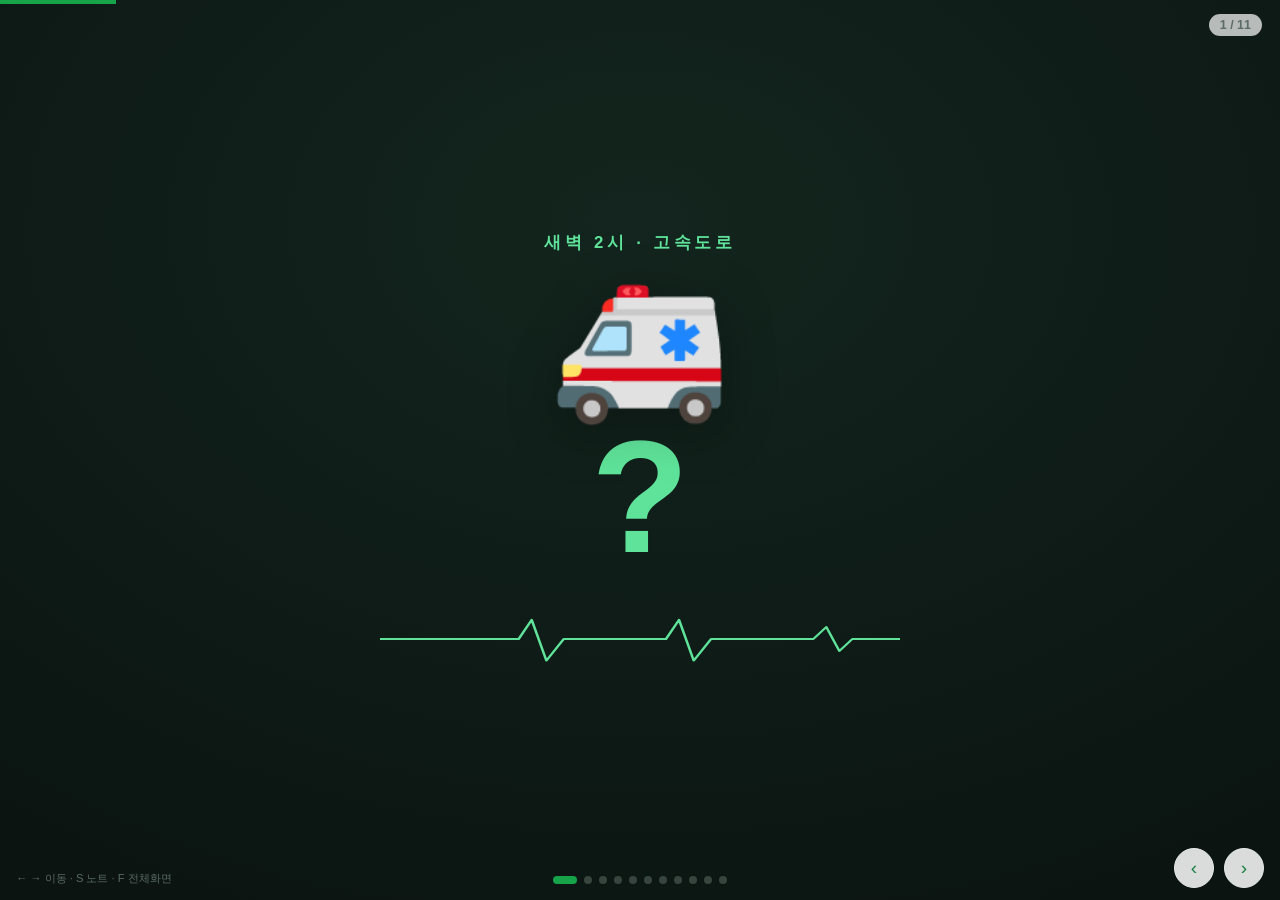
==== presentation_v2.html @ 2de8b775 "Deploy prep: matching fix, PWA, Model 1 v2, presentation, slim deps - Fix hospital matching: region-" ====
<!DOCTYPE html>
<html lang="ko">
<head>
<meta charset="UTF-8" />
<meta name="viewport" content="width=device-width, initial-scale=1.0" />
<title>TRIAGE-1 — 최종발표</title>
<style>
  :root{
    --green:#16a34a; --green-dark:#15803d; --green-soft:#f0fdf4;
    --red:#dc2626; --red-dark:#b91c1c; --red-soft:#fef2f2; --amber:#d97706;
    --ink:#0f1f1a; --gray:#5b6b66; --line:#e3eae7; --bg:#f4f8f6; --white:#fff;
  }
  *{box-sizing:border-box;margin:0;padding:0;}
  html,body{height:100%;}
  body{font-family:-apple-system,'Segoe UI','Malgun Gothic',Roboto,sans-serif;background:#0b1411;color:var(--ink);overflow:hidden;-webkit-font-smoothing:antialiased;}
  #stage{position:fixed;inset:0;}
  .slide{position:absolute;inset:0;display:flex;flex-direction:column;justify-content:center;align-items:center;
    padding:5vh 6vw;opacity:0;visibility:hidden;transform:translateY(22px);transition:opacity .5s,transform .5s;background:var(--bg);text-align:center;overflow:auto;}
  .slide.active{opacity:1;visibility:visible;transform:none;}
  .slide.dark{background:radial-gradient(120% 120% at 50% 25%,#13251e,#0b1411 70%);color:#eaf3ef;}
  .slide.green{background:linear-gradient(160deg,#16a34a,#0f7a39);color:#fff;}
  .eyebrow{font-size:clamp(.75rem,1.5vw,1.05rem);font-weight:800;letter-spacing:.22em;text-transform:uppercase;color:var(--green);margin-bottom:1.2rem;}
  .dark .eyebrow{color:#5fe39a;} .green .eyebrow{color:#d6ffe6;}
  h1{font-size:clamp(2.4rem,8vw,6rem);font-weight:900;line-height:1.06;letter-spacing:-.03em;}
  h2{font-size:clamp(1.5rem,3.8vw,2.8rem);font-weight:900;line-height:1.15;letter-spacing:-.02em;}
  .accent{color:var(--green);} .dark .accent{color:#5fe39a;} .green .accent{color:#fff;}
  .accent-red{color:var(--red);} .dark .accent-red{color:#ff8a8a;}
  .hero-ic{font-size:clamp(4rem,13vw,9rem);line-height:1;filter:drop-shadow(0 10px 26px rgba(0,0,0,.3));}
  .pulse{animation:pulse 1.8s ease-in-out infinite;} @keyframes pulse{0%,100%{transform:scale(1);}50%{transform:scale(1.07);}}
  .qmark{font-size:clamp(4rem,14vw,10rem);font-weight:900;color:#5fe39a;line-height:1;}
  .num-hero{font-size:clamp(4.5rem,20vw,14rem);font-weight:900;line-height:.85;letter-spacing:-.05em;color:var(--green);}
  .green .num-hero{color:#fff;} .num-hero u{text-decoration:none;font-size:.26em;font-weight:800;color:var(--gray);display:block;letter-spacing:.12em;margin-top:.5rem;}
  .green .num-hero u{color:#eafff2;}
  .tagword{font-size:clamp(1.1rem,2.6vw,2rem);font-weight:800;margin-top:1.2rem;color:#eafff2;}
  .lead{font-size:clamp(1rem,2vw,1.4rem);color:var(--gray);max-width:60ch;margin-top:1.2rem;line-height:1.6;}
  .dark .lead{color:#9fb4ac;}
  .ecg{width:min(520px,80vw);height:60px;color:var(--green);margin-top:2rem;}
  .dark .ecg{color:#5fe39a;} .green .ecg{color:#eafff2;}
  .ecg polyline{fill:none;stroke:currentColor;stroke-width:3;stroke-linejoin:round;stroke-linecap:round;stroke-dasharray:1600;stroke-dashoffset:1600;}
  .active .ecg polyline{animation:draw 2.4s ease forwards;} @keyframes draw{to{stroke-dashoffset:0;}}
  .stat-row{display:flex;gap:4vw;flex-wrap:wrap;justify-content:center;margin-top:2.4rem;}
  .stat .num{font-size:clamp(2.4rem,7vw,4.6rem);font-weight:900;color:var(--green);line-height:1;}
  .stat .lbl{font-size:clamp(.8rem,1.5vw,1.1rem);color:var(--gray);margin-top:.5rem;font-weight:600;}

  /* 아키텍처 */
  .arch{display:flex;align-items:stretch;gap:.6rem;flex-wrap:wrap;justify-content:center;margin-top:2rem;max-width:1150px;}
  .arch-box{background:#fff;border:1.5px solid var(--line);border-radius:16px;padding:1.2rem 1rem;min-width:165px;box-shadow:0 8px 24px rgba(15,31,26,.06);}
  .arch-box .t{font-size:.66rem;font-weight:800;color:var(--gray);text-transform:uppercase;letter-spacing:.08em;}
  .arch-box .h{font-size:clamp(1rem,1.9vw,1.35rem);font-weight:900;margin:.3rem 0;}
  .arch-box .d{font-size:.78rem;color:var(--gray);line-height:1.4;}
  .arch-box.m1{border-color:var(--green);border-top:4px solid var(--green);}
  .arch-box.m2{border-color:#3b82f6;border-top:4px solid #3b82f6;}
  .arch-box.api{background:#f8fafb;}
  .arch-arrow{display:flex;align-items:center;color:var(--green);font-size:1.8rem;font-weight:900;}

  /* 클릭 가능한 모듈 */
  .mods{display:grid;grid-template-columns:repeat(5,1fr);gap:.7rem;width:100%;max-width:1100px;margin-top:1.6rem;}
  @media(max-width:820px){.mods{grid-template-columns:repeat(2,1fr);}}
  .mod{background:#fff;border:1.5px solid var(--line);border-radius:14px;padding:1.1rem .7rem;cursor:pointer;
    transition:.2s;text-align:center;}
  .mod:hover{transform:translateY(-3px);box-shadow:0 10px 26px rgba(22,163,74,.18);}
  .mod.on{border-color:var(--green);background:var(--green-soft);box-shadow:0 10px 26px rgba(22,163,74,.28);}
  .mod .mic{font-size:1.9rem;} .mod .mn{font-size:.82rem;font-weight:800;margin-top:.4rem;line-height:1.2;}
  .mod .mtag{font-size:.6rem;color:var(--gray);margin-top:.2rem;}
  .mod-detail{margin-top:1.3rem;background:#fff;border:1.5px solid var(--green);border-radius:14px;padding:1.1rem 1.3rem;
    max-width:760px;min-height:4.5em;text-align:left;box-shadow:0 8px 24px rgba(15,31,26,.06);}
  .mod-detail h4{color:var(--green-dark);font-size:1.05rem;margin-bottom:.4rem;}
  .mod-detail p{font-size:.92rem;color:var(--ink);line-height:1.6;}
  .mod-detail .why{margin-top:.5rem;font-size:.82rem;color:var(--gray);}
  .click-hint{margin-top:.8rem;font-size:.78rem;color:var(--gray);font-weight:700;}

  /* undertriage 결과 */
  .res-wrap{display:flex;gap:3vw;flex-wrap:wrap;justify-content:center;align-items:center;margin-top:1.8rem;}
  .bars{display:flex;gap:1.6rem;align-items:flex-end;height:240px;padding:0 1rem;}
  .bar-col{display:flex;flex-direction:column;align-items:center;justify-content:flex-end;height:100%;}
  .bar{width:90px;border-radius:10px 10px 0 0;display:flex;align-items:flex-start;justify-content:center;color:#fff;font-weight:900;padding-top:8px;transition:height 1s cubic-bezier(.2,.8,.2,1);}
  .active .bar.rule{height:0;animation:grow1 1s .3s forwards;} .active .bar.ml{height:0;animation:grow2 1s .5s forwards;}
  @keyframes grow1{to{height:74.1%;}} @keyframes grow2{to{height:83.1%;}}
  .bar.rule{background:#94a3a0;} .bar.ml{background:var(--green);}
  .bar-lbl{margin-top:.6rem;font-weight:700;font-size:.9rem;}
  .res-cards{display:flex;flex-direction:column;gap:.8rem;text-align:left;}
  .res-card{background:#fff;border:1px solid var(--line);border-left:4px solid var(--green);border-radius:12px;padding:.9rem 1.1rem;max-width:330px;}
  .res-card b{font-size:1.4rem;color:var(--green-dark);} .res-card span{font-size:.85rem;color:var(--gray);}
  .res-card.red{border-left-color:var(--red);} .res-card.red b{color:var(--red);}

  /* 인터랙티브 시연 */
  .ix{display:flex;gap:2vw;flex-wrap:wrap;justify-content:center;align-items:flex-start;margin-top:1rem;width:100%;max-width:1080px;}
  .ix-panel{background:#fff;border:1.5px solid var(--line);border-radius:16px;padding:1.1rem 1.2rem;width:380px;max-width:92vw;text-align:left;box-shadow:0 10px 30px rgba(15,31,26,.06);}
  .ix-panel h4{font-size:.95rem;color:var(--green-dark);margin-bottom:.7rem;}
  .ix-row{margin-bottom:.7rem;}
  .ix-row .l{font-size:.72rem;font-weight:800;color:var(--gray);margin-bottom:.25rem;}
  .gcsbtns{display:flex;gap:4px;} .gcsbtns button{flex:1;padding:7px 0;border:1.5px solid var(--line);background:#fff;border-radius:7px;font-weight:800;cursor:pointer;font-size:.85rem;}
  .gcsbtns button.on{background:var(--green);color:#fff;border-color:var(--green);}
  .vit3{display:flex;gap:6px;} .vit3 label{flex:1;font-size:.7rem;color:var(--gray);font-weight:700;}
  .vit3 input{width:100%;padding:8px;border:1.5px solid var(--line);border-radius:7px;font-size:1rem;margin-top:2px;}
  .ix-chips{display:flex;flex-wrap:wrap;gap:5px;}
  .ix-chips label{font-size:.72rem;font-weight:700;border:1.5px solid var(--line);border-radius:7px;padding:5px 9px;cursor:pointer;background:#fff;color:var(--gray);}
  .ix-chips input{display:none;} .ix-chips input:checked + span{}
  .ix-chips label.on{background:var(--green-soft);border-color:var(--green);color:var(--green-dark);}
  .ix-presets{display:flex;gap:5px;flex-wrap:wrap;margin-bottom:.8rem;}
  .ix-presets button{font-size:.72rem;font-weight:700;border:1.5px solid var(--line);background:#fff;border-radius:20px;padding:5px 11px;cursor:pointer;}
  .ix-presets button:hover{border-color:var(--green);color:var(--green-dark);}
  .toggle{display:flex;align-items:center;gap:8px;font-size:.78rem;color:var(--gray);font-weight:700;cursor:pointer;}

  .ix-out{width:400px;max-width:92vw;}
  .verdict{display:flex;gap:.8rem;}
  .vbox{flex:1;border-radius:14px;padding:1rem;text-align:center;border:1.5px solid var(--line);background:#fff;}
  .vbox .vt{font-size:.7rem;font-weight:800;color:var(--gray);text-transform:uppercase;}
  .vbox .vtier{font-size:1.6rem;font-weight:900;margin:.2rem 0;}
  .vbox .vname{font-size:.74rem;color:var(--gray);}
  .vbox.rule .vtier{color:#64748b;} .vbox.ml{border-color:var(--green);background:var(--green-soft);} .vbox.ml .vtier{color:var(--green-dark);}
  .catch{margin-top:.9rem;border-radius:12px;padding:.8rem 1rem;font-size:.85rem;font-weight:700;line-height:1.5;}
  .catch.win{background:var(--red-soft);border:1.5px solid var(--red);color:var(--red-dark);}
  .catch.same{background:var(--gray-100,#f1f5f4);border:1.5px solid var(--line);color:var(--gray);}
  .hosp{margin-top:.9rem;background:#fff;border:1px solid var(--line);border-left:4px solid var(--green);border-radius:12px;padding:.8rem 1rem;text-align:left;}
  .hosp .hn{font-weight:800;} .hosp .hm{font-size:.78rem;color:var(--gray);margin-top:.2rem;}
  .si-readout{font-size:.74rem;color:var(--gray);margin-top:.5rem;}

  /* 실제 앱 라이브 임베드 */
  .demo-bar{display:flex;gap:6px;width:100%;max-width:560px;margin-bottom:1rem;flex-wrap:wrap;justify-content:center;}
  .demo-bar input{flex:1;min-width:200px;padding:9px 12px;border:1.5px solid var(--line);border-radius:8px;font-size:.85rem;}
  .demo-bar button{padding:9px 16px;border:none;border-radius:8px;background:var(--green);color:#fff;font-weight:800;cursor:pointer;font-size:.82rem;}
  .demo-bar button.alt{background:#fff;border:1.5px solid var(--line);color:var(--gray);}
  .phone-live{width:340px;max-width:90vw;height:600px;background:#0b1411;border-radius:38px;padding:12px;box-shadow:0 24px 60px rgba(0,0,0,.4);}
  .phone-live iframe{width:100%;height:100%;border:none;border-radius:28px;background:#eef5f0;}

  /* 결론 */
  .branch{display:grid;grid-template-columns:1fr auto 1fr;gap:1.2rem;align-items:center;max-width:960px;width:100%;margin-top:2rem;}
  .branch .b{border-radius:18px;padding:1.5rem;text-align:left;}
  .branch .bad{background:#1b2b25;border:1px solid #2c4035;} .branch .good{background:#fff;border:1px solid var(--green);box-shadow:0 16px 40px rgba(22,163,74,.2);}
  .branch h4{font-size:clamp(1rem,2vw,1.3rem);font-weight:900;margin-bottom:.8rem;} .branch .bad h4{color:#ff9a9a;} .branch .good h4{color:var(--green-dark);}
  .branch li{list-style:none;font-size:clamp(.88rem,1.6vw,1.15rem);font-weight:700;margin:.6rem 0;} .branch .bad li{color:#b8c8c0;} .branch .good li{color:var(--ink);}
  .branch .x{color:#ff8a8a;} .branch .c{color:var(--green);} .vs{font-size:clamp(1.2rem,3vw,2rem);font-weight:900;color:#5fe39a;}
  @media(max-width:760px){.branch{grid-template-columns:1fr;}.vs{display:none;}}

  /* HUD */
  #progress{position:fixed;top:0;left:0;height:4px;background:var(--green);z-index:50;transition:width .4s;}
  #dots{position:fixed;bottom:16px;left:50%;transform:translateX(-50%);display:flex;gap:7px;z-index:50;}
  #dots b{width:8px;height:8px;border-radius:50%;background:rgba(120,140,130,.4);cursor:pointer;transition:.2s;} #dots b.on{background:var(--green);width:24px;border-radius:6px;}
  .nav{position:fixed;bottom:12px;z-index:50;background:rgba(255,255,255,.85);border:1px solid var(--line);border-radius:30px;width:40px;height:40px;display:flex;align-items:center;justify-content:center;cursor:pointer;font-size:1.2rem;color:var(--green-dark);user-select:none;backdrop-filter:blur(6px);}
  #prev{right:66px;} #next{right:16px;}
  #counter{position:fixed;top:14px;right:18px;z-index:50;font-size:.78rem;font-weight:700;color:var(--gray);background:rgba(255,255,255,.7);padding:4px 11px;border-radius:20px;}
  .dark #counter,.green #counter{color:#fff;background:rgba(255,255,255,.14);}
  #notes{position:fixed;left:0;right:0;bottom:0;z-index:60;background:#0b1411;color:#cfe;padding:16px 20px;font-size:.95rem;line-height:1.6;transform:translateY(100%);transition:.3s;border-top:3px solid var(--green);max-height:38vh;overflow:auto;} #notes.show{transform:translateY(0);} #notes b{color:#5fe39a;}
  .hint{position:fixed;bottom:14px;left:16px;z-index:50;font-size:.7rem;color:var(--gray);} .dark .hint{color:#6b8278;}
</style>
</head>
<body>
<div id="progress"></div><div id="counter">1 / 11</div>
<div id="stage">

  <!-- 1. 후킹 -->
  <section class="slide dark active" data-notes="새벽 2시, 고속도로. 가족이 크게 다쳤고 구급차가 도착. <b>'어느 병원으로 가야 할까요?'</b> 질문 던지고 잠시 침묵.">
    <div class="eyebrow">새벽 2시 · 고속도로</div>
    <div class="hero-ic pulse">🚑</div><div class="qmark">?</div>
    <svg class="ecg" viewBox="0 0 600 100" preserveAspectRatio="none"><polyline points="0,50 130,50 160,50 175,18 192,86 212,50 300,50 330,50 345,18 362,86 382,50 470,50 500,50 515,30 530,70 545,50 600,50"/></svg>
  </section>

  <!-- 2. 문제 -->
  <section class="slide" data-notes="인프라는 거대하다(546기관·1600구급차·26헬기·330만이송). 그런데 현장엔 '어디로'를 알려주는 정보가 없다. 특히 규칙(CDC 생리기준)은 겉보기 안정적인 중증, 즉 잠복 중증의 28%를 놓친다(Kang 2022).">
    <div class="eyebrow">현장의 현실</div>
    <h2>가까운 병원 <span class="accent-red">≠</span> 살릴 수 있는 병원</h2>
    <div class="stat-row">
      <div class="stat"><div class="num">546</div><div class="lbl">응급의료기관</div></div>
      <div class="stat"><div class="num">1,600<span style="font-size:.5em;">+</span></div><div class="lbl">119 구급차</div></div>
      <div class="stat"><div class="num">26</div><div class="lbl">EMS 소방헬기</div></div>
      <div class="stat"><div class="num">330만<span style="font-size:.5em;">+</span></div><div class="lbl">연간 이송</div></div>
    </div>
    <p class="lead">그러나 현장 규칙(CDC 생리기준)은 <b style="color:var(--red)">겉보기 안정적인 중증(잠복 중증)의 28%를 놓칩니다</b> (Kang 2022)</p>
  </section>

  <!-- 3. 이상향 -->
  <section class="slide dark" data-notes="이상적 기술: 폰 하나로 30초 안에, 치료 가능한 병원을, 근거까지. 누구나.">
    <div class="eyebrow">필요한 기술</div>
    <div class="num-hero">30<u>초 안에, 답을</u></div>
    <p class="lead">폰 하나로 · 치료 가능한 병원 · 판단 근거까지</p>
  </section>

  <!-- 4. 제품 -->
  <section class="slide green" data-notes="TRIAGE-1 — 임상근거·실시간 병원데이터·AI를 결합한 외상 환자 병원 매칭 시스템.">
    <div class="eyebrow">Solution</div><h1>TRIAGE-1</h1>
    <div class="tagword">외상 환자 · 최적 병원 매칭</div>
    <svg class="ecg" viewBox="0 0 600 100" preserveAspectRatio="none"><polyline points="0,50 130,50 160,50 175,18 192,86 212,50 300,50 330,50 345,18 362,86 382,50 470,50 500,50 515,30 530,70 545,50 600,50"/></svg>
  </section>

  <!-- 5. 전체 아키텍처 -->
  <section class="slide" data-notes="시스템은 두 개의 판단 모델로 나뉜다. Model1: 환자 현장정보 → 필요한 병원 '등급(조건)' 판단. Model2: 그 조건으로 실시간 병원 API와 비교해 실제 병원 매칭. 사이를 실시간 데이터가 흐른다.">
    <div class="eyebrow">전체 구조 · 두 개의 판단 모델</div>
    <h2>입력 → <span class="accent">필요 등급</span> → <span style="color:#3b82f6">병원 매칭</span></h2>
    <div class="arch">
      <div class="arch-box"><div class="t">입력</div><div class="h">🧍 현장 정보</div><div class="d">의식·혈압·호흡·맥박<br>손상부위·위치</div></div>
      <div class="arch-arrow">→</div>
      <div class="arch-box m1"><div class="t">Model 1</div><div class="h">필요 등급 판단</div><div class="d">잠복 중증까지 추정<br>→ 필요 병원 Tier</div></div>
      <div class="arch-arrow">→</div>
      <div class="arch-box m2"><div class="t">Model 2</div><div class="h">병원 매칭</div><div class="d">조건 우선순위로<br>실시간 병원과 비교</div></div>
      <div class="arch-arrow">→</div>
      <div class="arch-box api"><div class="t">실시간 API</div><div class="h">🏥 병원·병상</div><div class="d">등급·좌표 + 가용병상<br>(hpid 조인)</div></div>
    </div>
    <p class="lead">오늘은 핵심인 <b class="accent">Model 1</b>을 자세히 보겠습니다.</p>
  </section>

  <!-- 6. Model 1 모듈 (클릭) -->
  <section class="slide" id="modSlide" data-notes="Model1은 5개 모듈. 각 모듈을 클릭하면 설명이 뜬다. 핵심: 규칙=안전바닥, AI=규칙이 놓친 잠복위험 상향 + 학습. 1.2 지도분류가 핵심, 1.3 비지도가 위험표현형 발견.">
    <div class="eyebrow">Model 1 · 모듈 구성 (클릭해 보세요)</div>
    <div class="mods">
      <div class="mod" data-m="0"><div class="mic">🧪</div><div class="mn">1.1 특징공학</div><div class="mtag">파생지표</div></div>
      <div class="mod on" data-m="1"><div class="mic">🤖</div><div class="mn">1.2 지도분류</div><div class="mtag">핵심 ML</div></div>
      <div class="mod" data-m="2"><div class="mic">🔍</div><div class="mn">1.3 비지도</div><div class="mtag">표현형 발견</div></div>
      <div class="mod" data-m="3"><div class="mic">🛡️</div><div class="mn">1.4 안전 오버라이드</div><div class="mtag">규칙 바닥</div></div>
      <div class="mod" data-m="4"><div class="mic">🔄</div><div class="mn">1.5 피드백</div><div class="mtag">자가 학습</div></div>
    </div>
    <div class="mod-detail" id="modDetail"></div>
    <div class="click-hint">▶ 모듈을 클릭하면 역할이 표시됩니다</div>
  </section>

  <!-- 7. 데이터 & 학습 결과 -->
  <section class="slide" data-notes="라벨은 ISS≥16(해부학적 중증, 현장에선 모름)으로 정의 → 순환 탈출. 합성데이터를 문헌(통계연보·Kang·최윤희2022 KTDB)에 보정. 핵심 결과: 규칙 74.1% → ML 83.1%(+9%p). 특히 규칙이 0% 잡는 잠복중증을 ML이 34.7% 회수. 비지도는 잠복중증 표현형을 자동 발견.">
    <div class="eyebrow">데이터 & 학습 결과</div>
    <h2>규칙이 놓친 중증을 <span class="accent">AI가 잡는다</span></h2>
    <div class="res-wrap">
      <div>
        <div class="bars">
          <div class="bar-col"><div class="bar rule">74.1%</div><div class="bar-lbl">규칙(CDC)</div></div>
          <div class="bar-col"><div class="bar ml">83.1%</div><div class="bar-lbl">ML (Model 1)</div></div>
        </div>
        <div style="font-size:.78rem;color:var(--gray);margin-top:.5rem;">중증외상(ISS≥16) Tier1 민감도</div>
      </div>
      <div class="res-cards">
        <div class="res-card red"><b>+9.0%p</b><br><span>undertriage 감소 (놓침 ↓)</span></div>
        <div class="res-card"><b>34.7%</b><br><span>규칙이 0% 잡는 '잠복 중증'을 ML이 회수</span></div>
        <div class="res-card"><b>비지도 군집</b><br><span>'겉보기 안정 + 보상성 쇼크' 표현형 자동 발견</span></div>
      </div>
    </div>
    <p class="lead">라벨 = ISS≥16(해부학적·현장 미관측) → <b>순환 탈출</b>. 합성데이터는 통계연보·Kang 2022·최윤희 2022(KTDB)에 보정.</p>
  </section>

  <!-- 8. 실제 프로그램 라이브 시연 -->
  <section class="slide" id="demoSlide" data-notes="실제 TRIAGE-1 앱을 iframe으로 임베드해 라이브 실행. 서버(localhost:5000 또는 배포 URL)가 떠 있어야 함. URL칸에서 주소 변경. 오프라인이면 '오프라인 모의시연' 버튼으로 판정 로직만 시연.">
    <div class="eyebrow">실제 프로그램 시연 (라이브)</div>
    <div class="demo-bar">
      <input id="appUrl" placeholder="http://localhost:5000  (또는 배포 URL)">
      <button onclick="loadApp()">실행 ▶</button>
      <button class="alt" onclick="toggleMock()">오프라인 모의시연</button>
    </div>
    <div class="phone-live" id="phoneLive"><iframe id="appFrame" title="TRIAGE-1 앱"></iframe></div>
    <div id="appFallback" class="lead" style="display:none;">⚠️ 실제 앱을 불러오려면 <b>서버</b>가 필요합니다. 로컬에서 <b>localhost:5000</b> 서버를 켜거나 배포 URL을 입력하세요. (파일로 열려 있으면 서버가 없어 안 뜹니다 → 아래 '오프라인 모의시연' 사용)</div>
    <div id="mockWrap" style="display:none;">
    <div class="ix">
      <div class="ix-panel">
        <div class="ix-presets">
          <button onclick="ixPreset('severe')">명백한 중증</button>
          <button onclick="ixPreset('occult')">⚠️ 잠복 중증(보상성 쇼크)</button>
          <button onclick="ixPreset('mild')">경증</button>
        </div>
        <div class="ix-row"><div class="l">의식 (GCS Motor)</div>
          <div class="gcsbtns" id="ixGcs">
            <button data-v="1">1</button><button data-v="2">2</button><button data-v="3">3</button>
            <button data-v="4">4</button><button data-v="5">5</button><button data-v="6" class="on">6</button>
          </div></div>
        <div class="ix-row"><div class="vit3">
          <label>SBP<input type="number" id="ixSbp" value="125"></label>
          <label>호흡<input type="number" id="ixRr" value="18"></label>
          <label>맥박<input type="number" id="ixHr" value="115"></label>
        </div></div>
        <div class="ix-row"><div class="l">손상 부위</div>
          <div class="ix-chips" id="ixInj">
            <label data-v="head_neck">두부/경부<input type="checkbox"></label>
            <label data-v="thorax" class="on">흉부<input type="checkbox" checked></label>
            <label data-v="abdomen" class="on">복부<input type="checkbox" checked></label>
            <label data-v="extremity">사지<input type="checkbox"></label>
            <label data-v="spine">척추<input type="checkbox"></label>
          </div></div>
        <div class="ix-row"><label class="toggle"><input type="checkbox" id="ix65"> 65세 이상</label></div>
      </div>
      <div class="ix-out">
        <div class="verdict">
          <div class="vbox rule"><div class="vt">규칙(CDC)</div><div class="vtier" id="ruleTier">–</div><div class="vname" id="ruleName"></div></div>
          <div class="vbox ml"><div class="vt">TRIAGE-1 (AI)</div><div class="vtier" id="mlTier">–</div><div class="vname" id="mlName"></div></div>
        </div>
        <div class="si-readout" id="siOut"></div>
        <div class="catch" id="catchBox"></div>
        <div class="hosp" id="hospBox"></div>
      </div>
    </div>
    </div>
  </section>

  <!-- 9. 수미상관 -->
  <section class="slide dark" data-notes="다시 새벽 2시. 같은 사고. 차이는 TRIAGE-1 유무. 없으면 헤매다 전원; 있으면 30초 직행. 같은 상황, 다른 결말.">
    <div class="eyebrow">다시, 그 새벽 2시</div>
    <div class="branch">
      <div class="b bad"><h4>✕ TRIAGE-1 없이</h4>
        <li><span class="x">✕</span> 잠복 중증 놓침</li><li><span class="x">✕</span> 전원 반복</li><li><span class="x">✕</span> 골든아워 소진</li></div>
      <div class="vs">VS</div>
      <div class="b good"><h4>✓ TRIAGE-1과 함께</h4>
        <li><span class="c">✓</span> AI가 잠복 중증 포착</li><li><span class="c">✓</span> 30초 직행</li><li><span class="c">✓</span> 골든아워 내 치료</li></div>
    </div>
  </section>

  <!-- 10. 클로징 -->
  <section class="slide green" data-notes="우리가 바꾸는 건 현장의 1분. 그 1분이 생명을 바꾼다.">
    <div class="hero-ic">🚑</div><h1 style="margin-top:1rem;">TRIAGE-1</h1>
    <div class="tagword">가장 살릴 수 있는 병원으로</div>
  </section>

  <!-- 11. 감사 -->
  <section class="slide dark" data-notes="감사합니다. 질문 받기.">
    <h1>Thank you</h1><div class="tagword" style="margin-top:1rem;">감사합니다</div>
    <div style="margin-top:2.4rem;font-weight:800;letter-spacing:.12em;color:#5fe39a;">🚑 TRIAGE-1</div>
  </section>

</div>
<div id="dots"></div><div class="nav" id="prev">‹</div><div class="nav" id="next">›</div>
<div class="hint">← → 이동 · S 노트 · F 전체화면</div><div id="notes"></div>

<script>
  const slides=[...document.querySelectorAll('.slide')], dotsWrap=document.getElementById('dots');
  const notes=document.getElementById('notes'), counter=document.getElementById('counter'), progress=document.getElementById('progress');
  let i=0, notesOpen=false;
  slides.forEach((_,n)=>{const b=document.createElement('b');b.onclick=()=>go(n);dotsWrap.appendChild(b);});
  const dots=[...dotsWrap.children];
  function go(n){i=Math.max(0,Math.min(slides.length-1,n));
    slides.forEach((s,k)=>s.classList.toggle('active',k===i));
    dots.forEach((d,k)=>d.classList.toggle('on',k===i));
    counter.textContent=`${i+1} / ${slides.length}`; progress.style.width=((i+1)/slides.length*100)+'%';
    if(notesOpen) showNotes();
    if(slides[i].id==='demoSlide') autoLoadApp();}

  // ── 실제 앱 라이브 임베드 ──
  function loadApp(){
    const f=document.getElementById('appFrame'); let u=document.getElementById('appUrl').value.trim();
    if(!u) u=(location.protocol.startsWith('http')? location.origin : '');
    if(!u){ document.getElementById('appFallback').style.display='block'; document.getElementById('phoneLive').style.display='none'; return; }
    document.getElementById('appFallback').style.display='none';
    document.getElementById('mockWrap').style.display='none';
    document.getElementById('phoneLive').style.display='block';
    document.getElementById('appUrl').value=u; f.src=u;
  }
  function toggleMock(){
    const m=document.getElementById('mockWrap'), live=document.getElementById('phoneLive');
    const show = m.style.display==='none';
    m.style.display=show?'block':'none'; live.style.display=show?'none':'block';
    document.getElementById('appFallback').style.display='none';
    if(show) ixRun();
  }
  let _appLoaded=false;
  function autoLoadApp(){
    if(_appLoaded) return; _appLoaded=true;
    if(location.protocol.startsWith('http')){ // 서버에서 열림 → 같은 출처의 실제 앱 자동 로드
      document.getElementById('appUrl').value=location.origin; loadApp();
    } else { // file:// → 서버 없음 → 폴백 안내
      document.getElementById('phoneLive').style.display='none';
      document.getElementById('appFallback').style.display='block';
    }
  }
  function showNotes(){notes.innerHTML=slides[i].dataset.notes||'';notes.classList.add('show');notesOpen=true;}
  function hideNotes(){notes.classList.remove('show');notesOpen=false;}
  function next(){go(i+1);} function prev(){go(i-1);}
  document.getElementById('next').onclick=next; document.getElementById('prev').onclick=prev;
  document.addEventListener('keydown',e=>{
    const tag=(e.target.tagName||'').toLowerCase(); if(tag==='input') return;
    if(['ArrowRight',' ','PageDown'].includes(e.key)){e.preventDefault();next();}
    else if(['ArrowLeft','PageUp'].includes(e.key)){e.preventDefault();prev();}
    else if(e.key==='Home')go(0); else if(e.key==='End')go(slides.length-1);
    else if(e.key.toLowerCase()==='s')notesOpen?hideNotes():showNotes();
    else if(e.key.toLowerCase()==='f'){document.fullscreenElement?document.exitFullscreen():document.documentElement.requestFullscreen();}
  });

  // ── 모듈 클릭 상세 ──
  const MOD=[
    {h:"1.1 특징공학 (Feature Engineering)",p:"현장 입력에서 임상 파생지표를 만든다 — Shock Index(맥박/혈압), rSIG, 연령보정 혈압, 다부위 손상 수.",w:"왜? 규칙은 단일값만 보지만, 파생지표는 '상호작용'(예: 혈압 정상인데 맥박↑ = 보상성 쇼크)을 드러낸다."},
    {h:"1.2 지도학습 분류기 ⭐ (핵심 AI)",p:"RandomForest가 현장정보 → 3단계 필요등급(Tier)을 확률로 예측. class_weight 균형 + 확률 보정.",w:"왜? 약한 다요인 신호를 비선형 통합해, 규칙이 놓친 잠복 중증을 잡는다. (정확도 86%)"},
    {h:"1.3 비지도 군집 (표현형 발견)",p:"라벨 없이 환자를 군집화 → '위험 표현형'을 자동 발견. UMAP로 시각화.",w:"왜? 사람이 정의하지 않은 위험군(예: 겉보기 안정 + 보상성 쇼크)을 데이터에서 드러낸다."},
    {h:"1.4 안전 오버라이드 (규칙 바닥)",p:"CDC RED 기준 충족 시, ML 예측과 무관하게 최소 Tier1로 강제. ML은 등급을 '올릴' 수만 있고 '내릴' 순 없다.",w:"왜? 명백한 중증을 AI가 실수로 하향하는 것을 원천 차단 — 의료 안전."},
    {h:"1.5 피드백 루프 (자가 학습)",p:"(현장입력·추천·실제선택·전원여부·예후)를 로깅 → 주기적 재학습.",w:"왜? 합성데이터의 한계를 실제 사용 데이터로 메워, 쓸수록 정교해진다."},
  ];
  function showMod(m){
    document.querySelectorAll('#modSlide .mod').forEach(el=>el.classList.toggle('on',+el.dataset.m===m));
    const d=MOD[m]; document.getElementById('modDetail').innerHTML=`<h4>${d.h}</h4><p>${d.p}</p><p class="why">${d.w}</p>`;
  }
  document.querySelectorAll('#modSlide .mod').forEach(el=>el.onclick=()=>showMod(+el.dataset.m));
  showMod(1);

  // ── 인터랙티브 시연 로직 (백엔드 불필요) ──
  let ixGcs=6;
  document.querySelectorAll('#ixGcs button').forEach(b=>b.onclick=()=>{
    document.querySelectorAll('#ixGcs button').forEach(x=>x.classList.remove('on'));
    b.classList.add('on'); ixGcs=+b.dataset.v; ixRun();
  });
  // 체크박스의 change만 듣는다 (label 기본동작이 토글 → 수동토글 금지: 이중토글 버그 방지)
  document.querySelectorAll('#ixInj input').forEach(inp=>inp.addEventListener('change',()=>{
    inp.closest('label').classList.toggle('on', inp.checked); ixRun();
  }));
  ['ixSbp','ixRr','ixHr','ix65'].forEach(id=>document.getElementById(id).addEventListener('input',ixRun));
  const TIERNAME={1:'권역외상센터',2:'권역/지역응급',3:'지역응급기관'};
  function ixPreset(kind){
    const set=(g,s,r,h,inj)=>{
      ixGcs=g; document.querySelectorAll('#ixGcs button').forEach(x=>x.classList.toggle('on',+x.dataset.v===g));
      document.getElementById('ixSbp').value=s; document.getElementById('ixRr').value=r; document.getElementById('ixHr').value=h;
      document.querySelectorAll('#ixInj label').forEach(l=>{const on=inj.includes(l.dataset.v);l.querySelector('input').checked=on;l.classList.toggle('on',on);});
    };
    if(kind==='severe') set(3,75,30,125,['head_neck','thorax']);
    if(kind==='occult') set(6,125,18,118,['thorax','abdomen']);
    if(kind==='mild')   set(6,130,16,80,['extremity']);
    ixRun();
  }
  function ixRun(){
    const sbp=+document.getElementById('ixSbp').value||0, rr=+document.getElementById('ixRr').value||0, hr=+document.getElementById('ixHr').value||0;
    const old=document.getElementById('ix65').checked, cut=old?110:90;
    const inj=[...document.querySelectorAll('#ixInj label')].filter(l=>l.querySelector('input').checked).map(l=>l.dataset.v);
    const crit=inj.filter(x=>['head_neck','thorax','abdomen'].includes(x)).length;
    const si=hr/Math.max(sbp,1);
    const cdcRed = ixGcs<6 || sbp<cut || rr<10 || rr>29;
    // 규칙 baseline
    const ruleTier = cdcRed?1:2;
    // ML 모방: 규칙 + 잠복중증 포착(Shock Index, 다부위 critical)
    let mlTier;
    if(cdcRed) mlTier=1;
    else if(si>=0.9 || crit>=2) mlTier=1;      // 보상성 쇼크 / 다부위 critical → 잠복중증 포착
    else if(crit>=1) mlTier=2;
    else mlTier=3;
    document.getElementById('ruleTier').textContent='Tier '+ruleTier;
    document.getElementById('ruleName').textContent=TIERNAME[ruleTier];
    document.getElementById('mlTier').textContent='Tier '+mlTier;
    document.getElementById('mlName').textContent=TIERNAME[mlTier];
    document.getElementById('siOut').innerHTML=`Shock Index = ${si.toFixed(2)} ${si>=0.9?'<b style="color:var(--red)">(쇼크 의심 — 혈압 정상이어도 위험)</b>':''}`;
    const cb=document.getElementById('catchBox');
    if(mlTier<ruleTier){
      cb.className='catch win';
      cb.innerHTML='🚨 <b>AI가 규칙이 놓친 잠복 중증을 포착!</b><br>혈압·의식은 정상이지만 Shock Index/손상부위로 권역외상센터 필요 판정';
    }else{
      cb.className='catch same'; cb.innerHTML='규칙과 AI 판정 일치';
    }
    const hb=document.getElementById('hospBox');
    if(mlTier===1) hb.innerHTML='<div class="hn">🏥 조선대학교병원 <span style="font-size:.7rem;color:var(--green-dark);font-weight:800;">권역외상센터</span></div><div class="hm">3.6km · 6분 · 응급실 22 · 흉부외과 ✓ · CT/MRI ✓ · 🚁 HEMS</div>';
    else if(mlTier===2) hb.innerHTML='<div class="hn">🏥 첨단종합병원 <span style="font-size:.7rem;color:#3b82f6;font-weight:800;">지역응급의료센터</span></div><div class="hm">9km · 15분 · 응급실 21 · 중환자실 12</div>';
    else hb.innerHTML='<div class="hn">🏥 인근 지역응급의료기관</div><div class="hm">경증 — 가까운 응급실로 이송</div>';
  }
  ixRun();

  go(0);
</script>
</body>
</html>
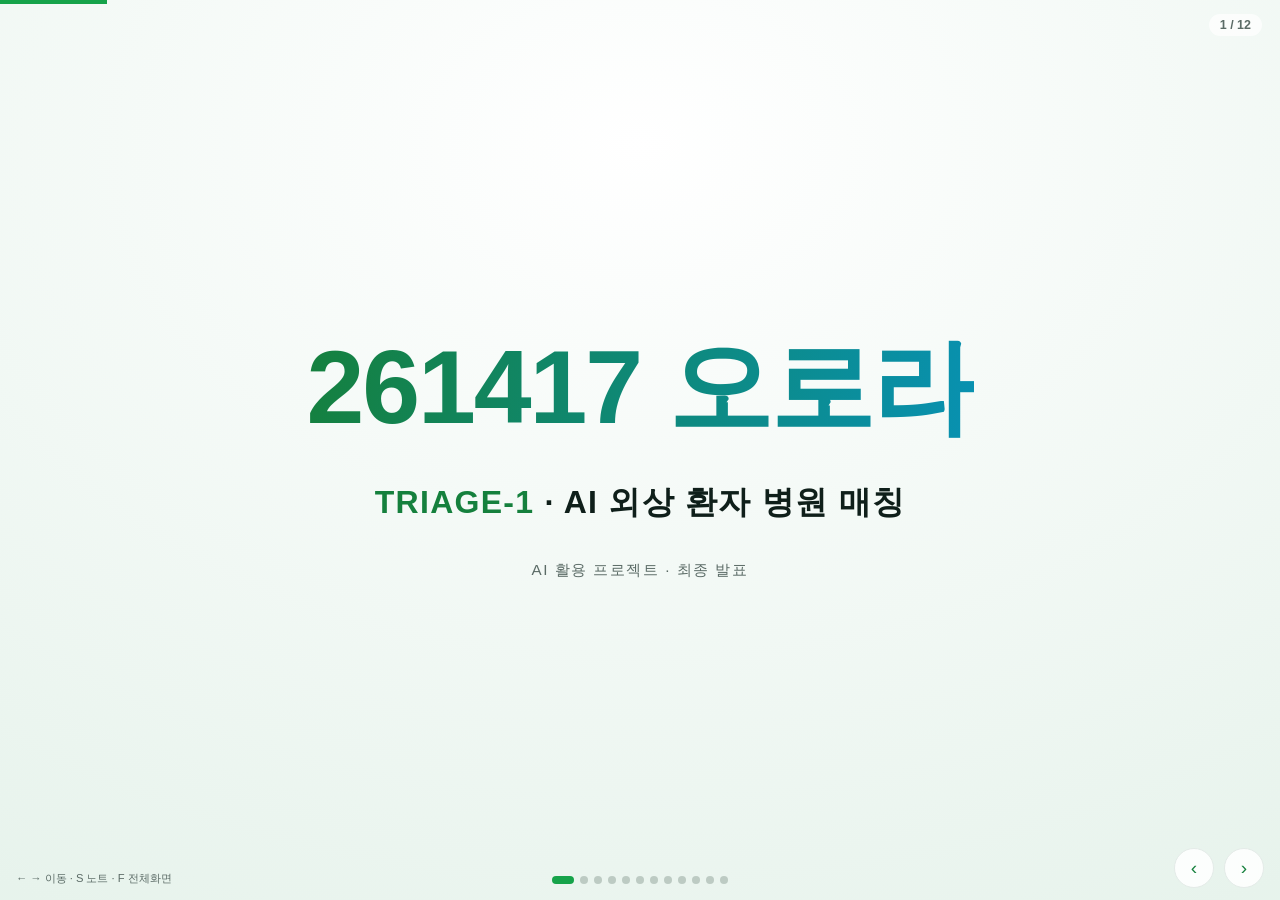
==== commit 6b256b61: "Final presentation v2 (light theme, module flow, model-detail link, live-app demo) + /pitch2 route C" ====
--- a/presentation_v2.html
+++ b/presentation_v2.html
@@ -3,219 +3,243 @@
 <head>
 <meta charset="UTF-8" />
 <meta name="viewport" content="width=device-width, initial-scale=1.0" />
-<title>TRIAGE-1 — 최종발표</title>
+<title>TRIAGE-1 — 261417 오로라</title>
 <style>
-  :root{
-    --green:#16a34a; --green-dark:#15803d; --green-soft:#f0fdf4;
-    --red:#dc2626; --red-dark:#b91c1c; --red-soft:#fef2f2; --amber:#d97706;
-    --ink:#0f1f1a; --gray:#5b6b66; --line:#e3eae7; --bg:#f4f8f6; --white:#fff;
-  }
+  :root{--green:#16a34a;--green-dark:#15803d;--green-soft:#f0fdf4;--red:#dc2626;--red-dark:#b91c1c;--red-soft:#fef2f2;
+    --blue:#3b82f6;--ink:#0f1f1a;--gray:#5b6b66;--line:#e3eae7;--bg:#f4f8f6;--white:#fff;}
   *{box-sizing:border-box;margin:0;padding:0;}
   html,body{height:100%;}
-  body{font-family:-apple-system,'Segoe UI','Malgun Gothic',Roboto,sans-serif;background:#0b1411;color:var(--ink);overflow:hidden;-webkit-font-smoothing:antialiased;}
+  body{font-family:-apple-system,'Segoe UI','Malgun Gothic',Roboto,sans-serif;background:#e7f3ec;color:var(--ink);overflow:hidden;-webkit-font-smoothing:antialiased;}
   #stage{position:fixed;inset:0;}
+
+  /* ── 유기적 전환: 블러+스케일 settle ── */
   .slide{position:absolute;inset:0;display:flex;flex-direction:column;justify-content:center;align-items:center;
-    padding:5vh 6vw;opacity:0;visibility:hidden;transform:translateY(22px);transition:opacity .5s,transform .5s;background:var(--bg);text-align:center;overflow:auto;}
-  .slide.active{opacity:1;visibility:visible;transform:none;}
-  .slide.dark{background:radial-gradient(120% 120% at 50% 25%,#13251e,#0b1411 70%);color:#eaf3ef;}
+    padding:5vh 6vw;text-align:center;overflow:auto;
+    opacity:0;transform:scale(1.05) translateY(14px);filter:blur(7px);pointer-events:none;
+    transition:opacity .6s ease,transform .75s cubic-bezier(.2,.85,.25,1),filter .6s ease;}
+  .slide.active{opacity:1;transform:none;filter:none;pointer-events:auto;}
+  .slide.dark{background:radial-gradient(130% 130% at 50% 16%,#ffffff,#e7f3ec 74%);color:var(--ink);}
   .slide.green{background:linear-gradient(160deg,#16a34a,#0f7a39);color:#fff;}
-  .eyebrow{font-size:clamp(.75rem,1.5vw,1.05rem);font-weight:800;letter-spacing:.22em;text-transform:uppercase;color:var(--green);margin-bottom:1.2rem;}
-  .dark .eyebrow{color:#5fe39a;} .green .eyebrow{color:#d6ffe6;}
+
+  .eyebrow{font-size:clamp(.72rem,1.5vw,1.05rem);font-weight:800;letter-spacing:.22em;text-transform:uppercase;color:var(--green);margin-bottom:1.2rem;}
+  .dark .eyebrow{color:var(--green-dark);} .green .eyebrow{color:#d6ffe6;}
+  .dark .tagword{color:var(--green-dark);}
   h1{font-size:clamp(2.4rem,8vw,6rem);font-weight:900;line-height:1.06;letter-spacing:-.03em;}
-  h2{font-size:clamp(1.5rem,3.8vw,2.8rem);font-weight:900;line-height:1.15;letter-spacing:-.02em;}
+  h2{font-size:clamp(1.5rem,3.8vw,2.8rem);font-weight:900;line-height:1.14;letter-spacing:-.02em;}
   .accent{color:var(--green);} .dark .accent{color:#5fe39a;} .green .accent{color:#fff;}
   .accent-red{color:var(--red);} .dark .accent-red{color:#ff8a8a;}
   .hero-ic{font-size:clamp(4rem,13vw,9rem);line-height:1;filter:drop-shadow(0 10px 26px rgba(0,0,0,.3));}
   .pulse{animation:pulse 1.8s ease-in-out infinite;} @keyframes pulse{0%,100%{transform:scale(1);}50%{transform:scale(1.07);}}
-  .qmark{font-size:clamp(4rem,14vw,10rem);font-weight:900;color:#5fe39a;line-height:1;}
+  .qmark{font-size:clamp(4rem,14vw,10rem);font-weight:900;color:var(--green);line-height:1;}
   .num-hero{font-size:clamp(4.5rem,20vw,14rem);font-weight:900;line-height:.85;letter-spacing:-.05em;color:var(--green);}
   .green .num-hero{color:#fff;} .num-hero u{text-decoration:none;font-size:.26em;font-weight:800;color:var(--gray);display:block;letter-spacing:.12em;margin-top:.5rem;}
   .green .num-hero u{color:#eafff2;}
-  .tagword{font-size:clamp(1.1rem,2.6vw,2rem);font-weight:800;margin-top:1.2rem;color:#eafff2;}
-  .lead{font-size:clamp(1rem,2vw,1.4rem);color:var(--gray);max-width:60ch;margin-top:1.2rem;line-height:1.6;}
-  .dark .lead{color:#9fb4ac;}
-  .ecg{width:min(520px,80vw);height:60px;color:var(--green);margin-top:2rem;}
-  .dark .ecg{color:#5fe39a;} .green .ecg{color:#eafff2;}
+  .tagword{font-size:clamp(1.1rem,2.6vw,2rem);font-weight:800;margin-top:1.1rem;color:#eafff2;}
+  .kwrow{display:flex;gap:.6rem;flex-wrap:wrap;justify-content:center;margin-top:1.8rem;}
+  .kw{font-size:clamp(.85rem,1.7vw,1.2rem);font-weight:800;border-radius:30px;padding:.55rem 1.2rem;background:#fff;border:1.5px solid var(--line);color:var(--ink);}
+  .dark .kw{background:#fff;border-color:var(--line);color:var(--ink);}
+  .ecg{width:min(520px,80vw);height:58px;color:var(--green);margin-top:2rem;}
+  .dark .ecg{color:var(--green);} .green .ecg{color:#eafff2;}
   .ecg polyline{fill:none;stroke:currentColor;stroke-width:3;stroke-linejoin:round;stroke-linecap:round;stroke-dasharray:1600;stroke-dashoffset:1600;}
   .active .ecg polyline{animation:draw 2.4s ease forwards;} @keyframes draw{to{stroke-dashoffset:0;}}
   .stat-row{display:flex;gap:4vw;flex-wrap:wrap;justify-content:center;margin-top:2.4rem;}
   .stat .num{font-size:clamp(2.4rem,7vw,4.6rem);font-weight:900;color:var(--green);line-height:1;}
   .stat .lbl{font-size:clamp(.8rem,1.5vw,1.1rem);color:var(--gray);margin-top:.5rem;font-weight:600;}
 
-  /* 아키텍처 */
-  .arch{display:flex;align-items:stretch;gap:.6rem;flex-wrap:wrap;justify-content:center;margin-top:2rem;max-width:1150px;}
-  .arch-box{background:#fff;border:1.5px solid var(--line);border-radius:16px;padding:1.2rem 1rem;min-width:165px;box-shadow:0 8px 24px rgba(15,31,26,.06);}
-  .arch-box .t{font-size:.66rem;font-weight:800;color:var(--gray);text-transform:uppercase;letter-spacing:.08em;}
+  /* ── 표지 ── */
+  .cover{justify-content:center;}
+  .aurora{position:absolute;inset:0;overflow:hidden;z-index:0;}
+  .aurora::before,.aurora::after{content:'';position:absolute;width:80vw;height:55vh;border-radius:50%;filter:blur(90px);opacity:.28;}
+  .aurora::before{background:radial-gradient(circle,#1fae5a,transparent 60%);top:-10%;left:-10%;animation:au1 9s ease-in-out infinite alternate;}
+  .aurora::after{background:radial-gradient(circle,#2dd4bf,transparent 60%);bottom:-15%;right:-5%;animation:au2 11s ease-in-out infinite alternate;}
+  @keyframes au1{to{transform:translate(15vw,8vh) scale(1.2);}} @keyframes au2{to{transform:translate(-12vw,-6vh) scale(1.15);}}
+  .cover>*{position:relative;z-index:1;}
+  .team{font-size:clamp(2.6rem,9vw,6.5rem);font-weight:900;letter-spacing:-.02em;
+    background:linear-gradient(100deg,#15803d,#0891b2);-webkit-background-clip:text;background-clip:text;color:transparent;}
+  .cover-sub{margin-top:1.4rem;font-size:clamp(1.1rem,2.6vw,2rem);font-weight:800;color:var(--ink);letter-spacing:.04em;}
+  .cover-sub b{color:var(--green-dark);}
+  .cover-meta{margin-top:2.2rem;font-size:.95rem;color:var(--gray);letter-spacing:.1em;}
+
+  /* ── 아키텍처 ── */
+  .arch{display:flex;align-items:stretch;gap:.55rem;flex-wrap:wrap;justify-content:center;margin-top:2rem;max-width:1150px;}
+  .arch-box{background:#fff;border:1.5px solid var(--line);border-radius:16px;padding:1.1rem 1rem;min-width:160px;box-shadow:0 8px 24px rgba(15,31,26,.06);}
+  .arch-box .t{font-size:.64rem;font-weight:800;color:var(--gray);text-transform:uppercase;letter-spacing:.08em;}
   .arch-box .h{font-size:clamp(1rem,1.9vw,1.35rem);font-weight:900;margin:.3rem 0;}
-  .arch-box .d{font-size:.78rem;color:var(--gray);line-height:1.4;}
+  .arch-box .d{font-size:.76rem;color:var(--gray);line-height:1.4;}
   .arch-box.m1{border-color:var(--green);border-top:4px solid var(--green);}
-  .arch-box.m2{border-color:#3b82f6;border-top:4px solid #3b82f6;}
+  .arch-box.m2{border-color:var(--blue);border-top:4px solid var(--blue);}
   .arch-box.api{background:#f8fafb;}
-  .arch-arrow{display:flex;align-items:center;color:var(--green);font-size:1.8rem;font-weight:900;}
-
-  /* 클릭 가능한 모듈 */
-  .mods{display:grid;grid-template-columns:repeat(5,1fr);gap:.7rem;width:100%;max-width:1100px;margin-top:1.6rem;}
-  @media(max-width:820px){.mods{grid-template-columns:repeat(2,1fr);}}
-  .mod{background:#fff;border:1.5px solid var(--line);border-radius:14px;padding:1.1rem .7rem;cursor:pointer;
-    transition:.2s;text-align:center;}
-  .mod:hover{transform:translateY(-3px);box-shadow:0 10px 26px rgba(22,163,74,.18);}
-  .mod.on{border-color:var(--green);background:var(--green-soft);box-shadow:0 10px 26px rgba(22,163,74,.28);}
-  .mod .mic{font-size:1.9rem;} .mod .mn{font-size:.82rem;font-weight:800;margin-top:.4rem;line-height:1.2;}
-  .mod .mtag{font-size:.6rem;color:var(--gray);margin-top:.2rem;}
-  .mod-detail{margin-top:1.3rem;background:#fff;border:1.5px solid var(--green);border-radius:14px;padding:1.1rem 1.3rem;
-    max-width:760px;min-height:4.5em;text-align:left;box-shadow:0 8px 24px rgba(15,31,26,.06);}
-  .mod-detail h4{color:var(--green-dark);font-size:1.05rem;margin-bottom:.4rem;}
-  .mod-detail p{font-size:.92rem;color:var(--ink);line-height:1.6;}
-  .mod-detail .why{margin-top:.5rem;font-size:.82rem;color:var(--gray);}
-  .click-hint{margin-top:.8rem;font-size:.78rem;color:var(--gray);font-weight:700;}
-
-  /* undertriage 결과 */
-  .res-wrap{display:flex;gap:3vw;flex-wrap:wrap;justify-content:center;align-items:center;margin-top:1.8rem;}
-  .bars{display:flex;gap:1.6rem;align-items:flex-end;height:240px;padding:0 1rem;}
+  .arch-arrow{display:flex;align-items:center;color:var(--green);font-size:1.7rem;font-weight:900;}
+
+  /* ── 모듈 흐름 자동 애니메이션 ── */
+  .flow2{display:flex;align-items:center;gap:.4rem;justify-content:center;flex-wrap:wrap;margin-top:1.6rem;max-width:1180px;}
+  .fnode{background:#fff;border:1.5px solid var(--line);border-radius:15px;padding:.95rem .7rem;min-width:118px;text-align:center;
+    opacity:0;transform:translateY(16px) scale(.94);}
+  .active .fnode{animation:fin .55s var(--d,0s) both;}
+  @keyframes fin{to{opacity:1;transform:none;}}
+  .fnode .fi{font-size:1.7rem;line-height:1;} .fnode .fn{font-size:.82rem;font-weight:800;margin-top:.35rem;}
+  .fnode .ft{font-size:.62rem;color:var(--gray);margin-top:.15rem;}
+  .fnode.glow{position:relative;}
+  .active .fnode.glow::after{content:'';position:absolute;inset:-3px;border-radius:17px;border:2.5px solid var(--green);opacity:0;animation:gl 1s var(--d,0s) ease;}
+  @keyframes gl{0%{opacity:0;transform:scale(.96);}40%{opacity:.8;}100%{opacity:0;transform:scale(1.12);}}
+  .fconn{width:34px;height:4px;background:var(--line);border-radius:3px;position:relative;overflow:hidden;flex-shrink:0;}
+  .fconn::after{content:'';position:absolute;inset:0;width:0;background:var(--green);}
+  .active .fconn::after{animation:fill .4s var(--d,0s) ease forwards;}
+  @keyframes fill{to{width:100%;}}
+  .fpair{display:flex;flex-direction:column;gap:.4rem;}
+  .fresult{background:linear-gradient(160deg,#16a34a,#0f7a39);color:#fff;border-radius:15px;padding:1rem .9rem;min-width:130px;text-align:center;opacity:0;transform:scale(.9);}
+  .active .fresult{animation:pop .5s 2.5s both;} @keyframes pop{0%{opacity:0;transform:scale(.9);}60%{transform:scale(1.06);}100%{opacity:1;transform:scale(1);}}
+  .fresult .fi{font-size:1.7rem;} .fresult b{display:block;font-size:1.05rem;margin-top:.2rem;}
+  .ml-link{cursor:pointer;transition:.2s;}
+  .ml-link:hover{transform:translateY(-4px) scale(1.04)!important;box-shadow:0 12px 28px rgba(22,163,74,.3);border-color:var(--green);}
+  .ml-badge{display:inline-block;margin-top:.3rem;font-size:.58rem;font-weight:800;background:var(--green);color:#fff;border-radius:20px;padding:2px 8px;}
+
+  /* ── 결과/undertriage ── */
+  .res-wrap{display:flex;gap:3vw;flex-wrap:wrap;justify-content:center;align-items:center;margin-top:1.6rem;}
+  .bars{display:flex;gap:1.6rem;align-items:flex-end;height:230px;padding:0 1rem;}
   .bar-col{display:flex;flex-direction:column;align-items:center;justify-content:flex-end;height:100%;}
-  .bar{width:90px;border-radius:10px 10px 0 0;display:flex;align-items:flex-start;justify-content:center;color:#fff;font-weight:900;padding-top:8px;transition:height 1s cubic-bezier(.2,.8,.2,1);}
-  .active .bar.rule{height:0;animation:grow1 1s .3s forwards;} .active .bar.ml{height:0;animation:grow2 1s .5s forwards;}
-  @keyframes grow1{to{height:74.1%;}} @keyframes grow2{to{height:83.1%;}}
+  .bar{width:88px;border-radius:10px 10px 0 0;display:flex;align-items:flex-start;justify-content:center;color:#fff;font-weight:900;padding-top:8px;}
+  .active .bar.rule{height:0;animation:g1 1s .4s forwards;} .active .bar.ml{height:0;animation:g2 1s .7s forwards;}
+  @keyframes g1{to{height:74.1%;}} @keyframes g2{to{height:83.1%;}}
   .bar.rule{background:#94a3a0;} .bar.ml{background:var(--green);}
   .bar-lbl{margin-top:.6rem;font-weight:700;font-size:.9rem;}
-  .res-cards{display:flex;flex-direction:column;gap:.8rem;text-align:left;}
-  .res-card{background:#fff;border:1px solid var(--line);border-left:4px solid var(--green);border-radius:12px;padding:.9rem 1.1rem;max-width:330px;}
-  .res-card b{font-size:1.4rem;color:var(--green-dark);} .res-card span{font-size:.85rem;color:var(--gray);}
+  .res-cards{display:flex;flex-direction:column;gap:.7rem;text-align:left;}
+  .res-card{background:#fff;border:1px solid var(--line);border-left:4px solid var(--green);border-radius:12px;padding:.85rem 1.1rem;max-width:320px;}
+  .res-card b{font-size:1.35rem;color:var(--green-dark);} .res-card span{font-size:.84rem;color:var(--gray);}
   .res-card.red{border-left-color:var(--red);} .res-card.red b{color:var(--red);}
 
-  /* 인터랙티브 시연 */
-  .ix{display:flex;gap:2vw;flex-wrap:wrap;justify-content:center;align-items:flex-start;margin-top:1rem;width:100%;max-width:1080px;}
-  .ix-panel{background:#fff;border:1.5px solid var(--line);border-radius:16px;padding:1.1rem 1.2rem;width:380px;max-width:92vw;text-align:left;box-shadow:0 10px 30px rgba(15,31,26,.06);}
-  .ix-panel h4{font-size:.95rem;color:var(--green-dark);margin-bottom:.7rem;}
-  .ix-row{margin-bottom:.7rem;}
-  .ix-row .l{font-size:.72rem;font-weight:800;color:var(--gray);margin-bottom:.25rem;}
-  .gcsbtns{display:flex;gap:4px;} .gcsbtns button{flex:1;padding:7px 0;border:1.5px solid var(--line);background:#fff;border-radius:7px;font-weight:800;cursor:pointer;font-size:.85rem;}
-  .gcsbtns button.on{background:var(--green);color:#fff;border-color:var(--green);}
-  .vit3{display:flex;gap:6px;} .vit3 label{flex:1;font-size:.7rem;color:var(--gray);font-weight:700;}
-  .vit3 input{width:100%;padding:8px;border:1.5px solid var(--line);border-radius:7px;font-size:1rem;margin-top:2px;}
-  .ix-chips{display:flex;flex-wrap:wrap;gap:5px;}
-  .ix-chips label{font-size:.72rem;font-weight:700;border:1.5px solid var(--line);border-radius:7px;padding:5px 9px;cursor:pointer;background:#fff;color:var(--gray);}
-  .ix-chips input{display:none;} .ix-chips input:checked + span{}
-  .ix-chips label.on{background:var(--green-soft);border-color:var(--green);color:var(--green-dark);}
-  .ix-presets{display:flex;gap:5px;flex-wrap:wrap;margin-bottom:.8rem;}
-  .ix-presets button{font-size:.72rem;font-weight:700;border:1.5px solid var(--line);background:#fff;border-radius:20px;padding:5px 11px;cursor:pointer;}
-  .ix-presets button:hover{border-color:var(--green);color:var(--green-dark);}
-  .toggle{display:flex;align-items:center;gap:8px;font-size:.78rem;color:var(--gray);font-weight:700;cursor:pointer;}
-
-  .ix-out{width:400px;max-width:92vw;}
-  .verdict{display:flex;gap:.8rem;}
-  .vbox{flex:1;border-radius:14px;padding:1rem;text-align:center;border:1.5px solid var(--line);background:#fff;}
-  .vbox .vt{font-size:.7rem;font-weight:800;color:var(--gray);text-transform:uppercase;}
-  .vbox .vtier{font-size:1.6rem;font-weight:900;margin:.2rem 0;}
-  .vbox .vname{font-size:.74rem;color:var(--gray);}
-  .vbox.rule .vtier{color:#64748b;} .vbox.ml{border-color:var(--green);background:var(--green-soft);} .vbox.ml .vtier{color:var(--green-dark);}
-  .catch{margin-top:.9rem;border-radius:12px;padding:.8rem 1rem;font-size:.85rem;font-weight:700;line-height:1.5;}
-  .catch.win{background:var(--red-soft);border:1.5px solid var(--red);color:var(--red-dark);}
-  .catch.same{background:var(--gray-100,#f1f5f4);border:1.5px solid var(--line);color:var(--gray);}
-  .hosp{margin-top:.9rem;background:#fff;border:1px solid var(--line);border-left:4px solid var(--green);border-radius:12px;padding:.8rem 1rem;text-align:left;}
-  .hosp .hn{font-weight:800;} .hosp .hm{font-size:.78rem;color:var(--gray);margin-top:.2rem;}
-  .si-readout{font-size:.74rem;color:var(--gray);margin-top:.5rem;}
-
-  /* 실제 앱 라이브 임베드 */
+  /* ── 모델 세부 페이지 ── */
+  .steps{display:flex;align-items:stretch;gap:.5rem;flex-wrap:wrap;justify-content:center;margin-top:1.6rem;max-width:1120px;}
+  .step{background:#fff;border:1.5px solid var(--line);border-radius:16px;padding:1.2rem 1rem;min-width:200px;max-width:260px;text-align:left;opacity:0;transform:translateY(16px);}
+  .active .step{animation:fin .5s var(--d,0s) both;}
+  .step .sn{font-size:.66rem;font-weight:800;color:var(--green-dark);letter-spacing:.08em;}
+  .step .sh{font-size:1.1rem;font-weight:900;margin:.3rem 0 .5rem;}
+  .step .si{font-size:1.9rem;margin-bottom:.3rem;}
+  .step ul{list-style:none;} .step li{font-size:.82rem;color:var(--gray);margin:.3rem 0;padding-left:1rem;position:relative;line-height:1.4;}
+  .step li::before{content:'·';position:absolute;left:0;color:var(--green);font-weight:900;}
+  .step .tag{display:inline-block;margin-top:.5rem;font-size:.66rem;font-weight:800;background:var(--green-soft);color:var(--green-dark);border-radius:6px;padding:3px 8px;}
+  .detail-stats{display:flex;gap:1rem;flex-wrap:wrap;justify-content:center;margin-top:1.6rem;}
+  .dstat{background:#fff;border:1px solid var(--line);border-radius:14px;padding:1rem 1.4rem;min-width:140px;}
+  .dstat .dn{font-size:clamp(1.8rem,4vw,2.6rem);font-weight:900;color:var(--green);}
+  .dstat .dl{font-size:.78rem;color:var(--gray);margin-top:.2rem;}
+  .back-btn{position:fixed;top:14px;left:16px;z-index:55;background:var(--green);color:#fff;border:none;border-radius:30px;
+    padding:8px 16px;font-weight:800;font-size:.82rem;cursor:pointer;box-shadow:0 6px 18px rgba(22,163,74,.35);}
+
+  /* ── 실제 앱 라이브 ── */
   .demo-bar{display:flex;gap:6px;width:100%;max-width:560px;margin-bottom:1rem;flex-wrap:wrap;justify-content:center;}
   .demo-bar input{flex:1;min-width:200px;padding:9px 12px;border:1.5px solid var(--line);border-radius:8px;font-size:.85rem;}
   .demo-bar button{padding:9px 16px;border:none;border-radius:8px;background:var(--green);color:#fff;font-weight:800;cursor:pointer;font-size:.82rem;}
   .demo-bar button.alt{background:#fff;border:1.5px solid var(--line);color:var(--gray);}
   .phone-live{width:340px;max-width:90vw;height:600px;background:#0b1411;border-radius:38px;padding:12px;box-shadow:0 24px 60px rgba(0,0,0,.4);}
   .phone-live iframe{width:100%;height:100%;border:none;border-radius:28px;background:#eef5f0;}
-
-  /* 결론 */
+  .lead{font-size:clamp(.95rem,1.8vw,1.25rem);color:var(--gray);max-width:46ch;margin-top:1rem;line-height:1.6;}
+
+  /* ── 결론 ── */
   .branch{display:grid;grid-template-columns:1fr auto 1fr;gap:1.2rem;align-items:center;max-width:960px;width:100%;margin-top:2rem;}
   .branch .b{border-radius:18px;padding:1.5rem;text-align:left;}
   .branch .bad{background:#1b2b25;border:1px solid #2c4035;} .branch .good{background:#fff;border:1px solid var(--green);box-shadow:0 16px 40px rgba(22,163,74,.2);}
   .branch h4{font-size:clamp(1rem,2vw,1.3rem);font-weight:900;margin-bottom:.8rem;} .branch .bad h4{color:#ff9a9a;} .branch .good h4{color:var(--green-dark);}
   .branch li{list-style:none;font-size:clamp(.88rem,1.6vw,1.15rem);font-weight:700;margin:.6rem 0;} .branch .bad li{color:#b8c8c0;} .branch .good li{color:var(--ink);}
-  .branch .x{color:#ff8a8a;} .branch .c{color:var(--green);} .vs{font-size:clamp(1.2rem,3vw,2rem);font-weight:900;color:#5fe39a;}
-  @media(max-width:760px){.branch{grid-template-columns:1fr;}.vs{display:none;}}
-
-  /* HUD */
-  #progress{position:fixed;top:0;left:0;height:4px;background:var(--green);z-index:50;transition:width .4s;}
-  #dots{position:fixed;bottom:16px;left:50%;transform:translateX(-50%);display:flex;gap:7px;z-index:50;}
-  #dots b{width:8px;height:8px;border-radius:50%;background:rgba(120,140,130,.4);cursor:pointer;transition:.2s;} #dots b.on{background:var(--green);width:24px;border-radius:6px;}
+  .branch .x{color:#ff8a8a;} .branch .c{color:var(--green);} .vs{font-size:clamp(1.2rem,3vw,2rem);font-weight:900;color:var(--green-dark);}
+  @media(max-width:760px){.branch{grid-template-columns:1fr;}.vs{display:none;}.flow2{gap:.3rem;}.fconn{width:18px;}}
+
+  /* ── HUD ── */
+  #progress{position:fixed;top:0;left:0;height:4px;background:var(--green);z-index:50;transition:width .5s;}
+  #dots{position:fixed;bottom:16px;left:50%;transform:translateX(-50%);display:flex;gap:6px;z-index:50;}
+  #dots b{width:8px;height:8px;border-radius:50%;background:rgba(120,140,130,.4);cursor:pointer;transition:.2s;} #dots b.on{background:var(--green);width:22px;border-radius:6px;}
   .nav{position:fixed;bottom:12px;z-index:50;background:rgba(255,255,255,.85);border:1px solid var(--line);border-radius:30px;width:40px;height:40px;display:flex;align-items:center;justify-content:center;cursor:pointer;font-size:1.2rem;color:var(--green-dark);user-select:none;backdrop-filter:blur(6px);}
   #prev{right:66px;} #next{right:16px;}
   #counter{position:fixed;top:14px;right:18px;z-index:50;font-size:.78rem;font-weight:700;color:var(--gray);background:rgba(255,255,255,.7);padding:4px 11px;border-radius:20px;}
-  .dark #counter,.green #counter{color:#fff;background:rgba(255,255,255,.14);}
+  .green #counter{color:#fff;background:rgba(255,255,255,.14);}
   #notes{position:fixed;left:0;right:0;bottom:0;z-index:60;background:#0b1411;color:#cfe;padding:16px 20px;font-size:.95rem;line-height:1.6;transform:translateY(100%);transition:.3s;border-top:3px solid var(--green);max-height:38vh;overflow:auto;} #notes.show{transform:translateY(0);} #notes b{color:#5fe39a;}
   .hint{position:fixed;bottom:14px;left:16px;z-index:50;font-size:.7rem;color:var(--gray);} .dark .hint{color:#6b8278;}
 </style>
 </head>
 <body>
-<div id="progress"></div><div id="counter">1 / 11</div>
+<div id="progress"></div><div id="counter">1 / 12</div>
+<button class="back-btn" id="backBtn" style="display:none;" onclick="go(MOD_SLIDE)">← 발표로</button>
 <div id="stage">
 
+  <!-- 0. 표지 -->
+  <section class="slide dark cover active" data-notes="표지. 팀명 261417 오로라. 프로젝트 TRIAGE-1.">
+    <div class="aurora"></div>
+    <div class="team">261417 오로라</div>
+    <div class="cover-sub"><b>TRIAGE-1</b> · AI 외상 환자 병원 매칭</div>
+    <div class="cover-meta">AI 활용 프로젝트 · 최종 발표</div>
+  </section>
+
   <!-- 1. 후킹 -->
-  <section class="slide dark active" data-notes="새벽 2시, 고속도로. 가족이 크게 다쳤고 구급차가 도착. <b>'어느 병원으로 가야 할까요?'</b> 질문 던지고 잠시 침묵.">
+  <section class="slide dark" data-notes="새벽 2시 고속도로. 가족이 크게 다쳤고 구급차 도착. '어느 병원으로 가야 할까요?' 잠시 침묵.">
     <div class="eyebrow">새벽 2시 · 고속도로</div>
     <div class="hero-ic pulse">🚑</div><div class="qmark">?</div>
     <svg class="ecg" viewBox="0 0 600 100" preserveAspectRatio="none"><polyline points="0,50 130,50 160,50 175,18 192,86 212,50 300,50 330,50 345,18 362,86 382,50 470,50 500,50 515,30 530,70 545,50 600,50"/></svg>
   </section>
 
   <!-- 2. 문제 -->
-  <section class="slide" data-notes="인프라는 거대하다(546기관·1600구급차·26헬기·330만이송). 그런데 현장엔 '어디로'를 알려주는 정보가 없다. 특히 규칙(CDC 생리기준)은 겉보기 안정적인 중증, 즉 잠복 중증의 28%를 놓친다(Kang 2022).">
+  <section class="slide" data-notes="인프라는 거대하다. 그런데 현장엔 '어디로'를 알려주는 정보가 없다. 규칙(CDC 생리기준)은 겉보기 안정적인 잠복 중증의 28%를 놓친다(Kang 2022).">
     <div class="eyebrow">현장의 현실</div>
     <h2>가까운 병원 <span class="accent-red">≠</span> 살릴 수 있는 병원</h2>
     <div class="stat-row">
       <div class="stat"><div class="num">546</div><div class="lbl">응급의료기관</div></div>
       <div class="stat"><div class="num">1,600<span style="font-size:.5em;">+</span></div><div class="lbl">119 구급차</div></div>
       <div class="stat"><div class="num">26</div><div class="lbl">EMS 소방헬기</div></div>
-      <div class="stat"><div class="num">330만<span style="font-size:.5em;">+</span></div><div class="lbl">연간 이송</div></div>
-    </div>
-    <p class="lead">그러나 현장 규칙(CDC 생리기준)은 <b style="color:var(--red)">겉보기 안정적인 중증(잠복 중증)의 28%를 놓칩니다</b> (Kang 2022)</p>
+      <div class="stat"><div class="num accent-red">28%</div><div class="lbl">규칙이 놓치는 잠복 중증</div></div>
+    </div>
   </section>
 
   <!-- 3. 이상향 -->
   <section class="slide dark" data-notes="이상적 기술: 폰 하나로 30초 안에, 치료 가능한 병원을, 근거까지. 누구나.">
     <div class="eyebrow">필요한 기술</div>
     <div class="num-hero">30<u>초 안에, 답을</u></div>
-    <p class="lead">폰 하나로 · 치료 가능한 병원 · 판단 근거까지</p>
+    <div class="kwrow"><div class="kw">📲 폰 하나로</div><div class="kw">🏥 치료 가능한 병원</div><div class="kw">🧠 판단 근거까지</div></div>
   </section>
 
   <!-- 4. 제품 -->
-  <section class="slide green" data-notes="TRIAGE-1 — 임상근거·실시간 병원데이터·AI를 결합한 외상 환자 병원 매칭 시스템.">
+  <section class="slide green" data-notes="TRIAGE-1 — 임상근거·실시간 병원데이터·AI 결합 외상 병원 매칭.">
     <div class="eyebrow">Solution</div><h1>TRIAGE-1</h1>
     <div class="tagword">외상 환자 · 최적 병원 매칭</div>
     <svg class="ecg" viewBox="0 0 600 100" preserveAspectRatio="none"><polyline points="0,50 130,50 160,50 175,18 192,86 212,50 300,50 330,50 345,18 362,86 382,50 470,50 500,50 515,30 530,70 545,50 600,50"/></svg>
   </section>
 
-  <!-- 5. 전체 아키텍처 -->
-  <section class="slide" data-notes="시스템은 두 개의 판단 모델로 나뉜다. Model1: 환자 현장정보 → 필요한 병원 '등급(조건)' 판단. Model2: 그 조건으로 실시간 병원 API와 비교해 실제 병원 매칭. 사이를 실시간 데이터가 흐른다.">
+  <!-- 5. 아키텍처 -->
+  <section class="slide" data-notes="두 판단 모델. Model1: 현장정보 → 필요 등급. Model2: 그 조건으로 실시간 병원 매칭. 오늘은 Model1을 본다.">
     <div class="eyebrow">전체 구조 · 두 개의 판단 모델</div>
-    <h2>입력 → <span class="accent">필요 등급</span> → <span style="color:#3b82f6">병원 매칭</span></h2>
+    <h2>입력 → <span class="accent">필요 등급</span> → <span style="color:var(--blue)">병원 매칭</span></h2>
     <div class="arch">
       <div class="arch-box"><div class="t">입력</div><div class="h">🧍 현장 정보</div><div class="d">의식·혈압·호흡·맥박<br>손상부위·위치</div></div>
       <div class="arch-arrow">→</div>
       <div class="arch-box m1"><div class="t">Model 1</div><div class="h">필요 등급 판단</div><div class="d">잠복 중증까지 추정<br>→ 필요 병원 Tier</div></div>
       <div class="arch-arrow">→</div>
-      <div class="arch-box m2"><div class="t">Model 2</div><div class="h">병원 매칭</div><div class="d">조건 우선순위로<br>실시간 병원과 비교</div></div>
+      <div class="arch-box m2"><div class="t">Model 2</div><div class="h">병원 매칭</div><div class="d">조건 우선순위로<br>실시간 병원 비교</div></div>
       <div class="arch-arrow">→</div>
       <div class="arch-box api"><div class="t">실시간 API</div><div class="h">🏥 병원·병상</div><div class="d">등급·좌표 + 가용병상<br>(hpid 조인)</div></div>
     </div>
-    <p class="lead">오늘은 핵심인 <b class="accent">Model 1</b>을 자세히 보겠습니다.</p>
-  </section>
-
-  <!-- 6. Model 1 모듈 (클릭) -->
-  <section class="slide" id="modSlide" data-notes="Model1은 5개 모듈. 각 모듈을 클릭하면 설명이 뜬다. 핵심: 규칙=안전바닥, AI=규칙이 놓친 잠복위험 상향 + 학습. 1.2 지도분류가 핵심, 1.3 비지도가 위험표현형 발견.">
-    <div class="eyebrow">Model 1 · 모듈 구성 (클릭해 보세요)</div>
-    <div class="mods">
-      <div class="mod" data-m="0"><div class="mic">🧪</div><div class="mn">1.1 특징공학</div><div class="mtag">파생지표</div></div>
-      <div class="mod on" data-m="1"><div class="mic">🤖</div><div class="mn">1.2 지도분류</div><div class="mtag">핵심 ML</div></div>
-      <div class="mod" data-m="2"><div class="mic">🔍</div><div class="mn">1.3 비지도</div><div class="mtag">표현형 발견</div></div>
-      <div class="mod" data-m="3"><div class="mic">🛡️</div><div class="mn">1.4 안전 오버라이드</div><div class="mtag">규칙 바닥</div></div>
-      <div class="mod" data-m="4"><div class="mic">🔄</div><div class="mn">1.5 피드백</div><div class="mtag">자가 학습</div></div>
-    </div>
-    <div class="mod-detail" id="modDetail"></div>
-    <div class="click-hint">▶ 모듈을 클릭하면 역할이 표시됩니다</div>
-  </section>
-
-  <!-- 7. 데이터 & 학습 결과 -->
-  <section class="slide" data-notes="라벨은 ISS≥16(해부학적 중증, 현장에선 모름)으로 정의 → 순환 탈출. 합성데이터를 문헌(통계연보·Kang·최윤희2022 KTDB)에 보정. 핵심 결과: 규칙 74.1% → ML 83.1%(+9%p). 특히 규칙이 0% 잡는 잠복중증을 ML이 34.7% 회수. 비지도는 잠복중증 표현형을 자동 발견.">
-    <div class="eyebrow">데이터 & 학습 결과</div>
+  </section>
+
+  <!-- 6. 모듈 흐름 (자동 애니메이션) -->
+  <section class="slide" id="modSlide" data-notes="Model1 데이터 흐름. 현장정보 → 특징공학(파생지표) → 지도분류+비지도 → 안전 오버라이드 → 필요 등급. 각 모듈이 순서대로 켜지며 데이터가 가공돼 결과로. <b>가운데 '지도분류'를 클릭하면 모델 세부 페이지로 이동.</b>">
+    <div class="eyebrow">Model 1 · 데이터가 가공되는 흐름</div>
+    <h2>입력이 <span class="accent">필요 등급</span>이 되기까지</h2>
+    <div class="flow2">
+      <div class="fnode glow" style="--d:.1s"><div class="fi">🧍</div><div class="fn">현장 정보</div><div class="ft">GCS·혈압·손상</div></div>
+      <div class="fconn" style="--d:.5s"></div>
+      <div class="fnode glow" style="--d:.7s"><div class="fi">🧪</div><div class="fn">1.1 특징공학</div><div class="ft">Shock Index·rSIG</div></div>
+      <div class="fconn" style="--d:1.1s"></div>
+      <div class="fpair">
+        <div class="fnode glow ml-link" style="--d:1.3s" onclick="go(MODEL_DETAIL)"><div class="fi">🤖</div><div class="fn">1.2 지도분류</div><div class="ft">Tier 확률</div><span class="ml-badge">클릭 → 자세히</span></div>
+        <div class="fnode glow" style="--d:1.5s"><div class="fi">🔍</div><div class="fn">1.3 비지도</div><div class="ft">표현형 발견</div></div>
+      </div>
+      <div class="fconn" style="--d:1.9s"></div>
+      <div class="fnode glow" style="--d:2.1s"><div class="fi">🛡️</div><div class="fn">1.4 안전</div><div class="ft">규칙 바닥</div></div>
+      <div class="fconn" style="--d:2.4s"></div>
+      <div class="fresult"><div class="fi">🏥</div><b>Tier 1</b><span style="font-size:.7rem;opacity:.85;">권역외상센터</span></div>
+    </div>
+    <p class="lead">규칙 = 안전 바닥 · AI = 잠복 위험 상향 + 학습</p>
+  </section>
+
+  <!-- 7. 결과 -->
+  <section class="slide" data-notes="라벨 ISS≥16(해부학·현장 미관측) → 순환 탈출. 합성데이터 문헌 보정. 규칙 74.1% → ML 83.1%(+9%p). 규칙이 0% 잡는 잠복중증을 ML이 34.7% 회수. 비지도가 잠복중증 표현형 자동 발견.">
+    <div class="eyebrow">학습 결과</div>
     <h2>규칙이 놓친 중증을 <span class="accent">AI가 잡는다</span></h2>
     <div class="res-wrap">
       <div>
@@ -226,87 +250,78 @@
         <div style="font-size:.78rem;color:var(--gray);margin-top:.5rem;">중증외상(ISS≥16) Tier1 민감도</div>
       </div>
       <div class="res-cards">
-        <div class="res-card red"><b>+9.0%p</b><br><span>undertriage 감소 (놓침 ↓)</span></div>
-        <div class="res-card"><b>34.7%</b><br><span>규칙이 0% 잡는 '잠복 중증'을 ML이 회수</span></div>
-        <div class="res-card"><b>비지도 군집</b><br><span>'겉보기 안정 + 보상성 쇼크' 표현형 자동 발견</span></div>
+        <div class="res-card red"><b>+9.0%p</b><br><span>undertriage 감소</span></div>
+        <div class="res-card"><b>34.7%</b><br><span>규칙이 0% 잡는 잠복 중증 회수</span></div>
+        <div class="res-card"><b>비지도 군집</b><br><span>'보상성 쇼크' 표현형 자동 발견</span></div>
       </div>
     </div>
-    <p class="lead">라벨 = ISS≥16(해부학적·현장 미관측) → <b>순환 탈출</b>. 합성데이터는 통계연보·Kang 2022·최윤희 2022(KTDB)에 보정.</p>
-  </section>
-
-  <!-- 8. 실제 프로그램 라이브 시연 -->
-  <section class="slide" id="demoSlide" data-notes="실제 TRIAGE-1 앱을 iframe으로 임베드해 라이브 실행. 서버(localhost:5000 또는 배포 URL)가 떠 있어야 함. URL칸에서 주소 변경. 오프라인이면 '오프라인 모의시연' 버튼으로 판정 로직만 시연.">
+  </section>
+
+  <!-- 8. 실제 앱 라이브 -->
+  <section class="slide" id="demoSlide" data-notes="실제 TRIAGE-1 앱을 iframe 임베드. 서버(localhost 또는 배포 URL) 필요. 오프라인이면 모의시연.">
     <div class="eyebrow">실제 프로그램 시연 (라이브)</div>
     <div class="demo-bar">
       <input id="appUrl" placeholder="http://localhost:5000  (또는 배포 URL)">
       <button onclick="loadApp()">실행 ▶</button>
-      <button class="alt" onclick="toggleMock()">오프라인 모의시연</button>
     </div>
     <div class="phone-live" id="phoneLive"><iframe id="appFrame" title="TRIAGE-1 앱"></iframe></div>
-    <div id="appFallback" class="lead" style="display:none;">⚠️ 실제 앱을 불러오려면 <b>서버</b>가 필요합니다. 로컬에서 <b>localhost:5000</b> 서버를 켜거나 배포 URL을 입력하세요. (파일로 열려 있으면 서버가 없어 안 뜹니다 → 아래 '오프라인 모의시연' 사용)</div>
-    <div id="mockWrap" style="display:none;">
-    <div class="ix">
-      <div class="ix-panel">
-        <div class="ix-presets">
-          <button onclick="ixPreset('severe')">명백한 중증</button>
-          <button onclick="ixPreset('occult')">⚠️ 잠복 중증(보상성 쇼크)</button>
-          <button onclick="ixPreset('mild')">경증</button>
-        </div>
-        <div class="ix-row"><div class="l">의식 (GCS Motor)</div>
-          <div class="gcsbtns" id="ixGcs">
-            <button data-v="1">1</button><button data-v="2">2</button><button data-v="3">3</button>
-            <button data-v="4">4</button><button data-v="5">5</button><button data-v="6" class="on">6</button>
-          </div></div>
-        <div class="ix-row"><div class="vit3">
-          <label>SBP<input type="number" id="ixSbp" value="125"></label>
-          <label>호흡<input type="number" id="ixRr" value="18"></label>
-          <label>맥박<input type="number" id="ixHr" value="115"></label>
-        </div></div>
-        <div class="ix-row"><div class="l">손상 부위</div>
-          <div class="ix-chips" id="ixInj">
-            <label data-v="head_neck">두부/경부<input type="checkbox"></label>
-            <label data-v="thorax" class="on">흉부<input type="checkbox" checked></label>
-            <label data-v="abdomen" class="on">복부<input type="checkbox" checked></label>
-            <label data-v="extremity">사지<input type="checkbox"></label>
-            <label data-v="spine">척추<input type="checkbox"></label>
-          </div></div>
-        <div class="ix-row"><label class="toggle"><input type="checkbox" id="ix65"> 65세 이상</label></div>
-      </div>
-      <div class="ix-out">
-        <div class="verdict">
-          <div class="vbox rule"><div class="vt">규칙(CDC)</div><div class="vtier" id="ruleTier">–</div><div class="vname" id="ruleName"></div></div>
-          <div class="vbox ml"><div class="vt">TRIAGE-1 (AI)</div><div class="vtier" id="mlTier">–</div><div class="vname" id="mlName"></div></div>
-        </div>
-        <div class="si-readout" id="siOut"></div>
-        <div class="catch" id="catchBox"></div>
-        <div class="hosp" id="hospBox"></div>
-      </div>
-    </div>
-    </div>
+    <div id="appFallback" class="lead" style="display:none;">⚠️ 실제 앱은 <b>서버</b>가 필요합니다 — localhost:5000 서버 실행 또는 배포 URL 입력</div>
   </section>
 
   <!-- 9. 수미상관 -->
-  <section class="slide dark" data-notes="다시 새벽 2시. 같은 사고. 차이는 TRIAGE-1 유무. 없으면 헤매다 전원; 있으면 30초 직행. 같은 상황, 다른 결말.">
+  <section class="slide dark" data-notes="다시 새벽 2시. 같은 사고. 차이는 TRIAGE-1 유무. 같은 상황, 다른 결말.">
     <div class="eyebrow">다시, 그 새벽 2시</div>
     <div class="branch">
-      <div class="b bad"><h4>✕ TRIAGE-1 없이</h4>
-        <li><span class="x">✕</span> 잠복 중증 놓침</li><li><span class="x">✕</span> 전원 반복</li><li><span class="x">✕</span> 골든아워 소진</li></div>
+      <div class="b bad"><h4>✕ TRIAGE-1 없이</h4><li><span class="x">✕</span> 잠복 중증 놓침</li><li><span class="x">✕</span> 전원 반복</li><li><span class="x">✕</span> 골든아워 소진</li></div>
       <div class="vs">VS</div>
-      <div class="b good"><h4>✓ TRIAGE-1과 함께</h4>
-        <li><span class="c">✓</span> AI가 잠복 중증 포착</li><li><span class="c">✓</span> 30초 직행</li><li><span class="c">✓</span> 골든아워 내 치료</li></div>
+      <div class="b good"><h4>✓ TRIAGE-1과 함께</h4><li><span class="c">✓</span> AI가 잠복 중증 포착</li><li><span class="c">✓</span> 30초 직행</li><li><span class="c">✓</span> 골든아워 내 치료</li></div>
     </div>
   </section>
 
   <!-- 10. 클로징 -->
-  <section class="slide green" data-notes="우리가 바꾸는 건 현장의 1분. 그 1분이 생명을 바꾼다.">
+  <section class="slide green" data-notes="우리가 바꾸는 건 현장의 1분.">
     <div class="hero-ic">🚑</div><h1 style="margin-top:1rem;">TRIAGE-1</h1>
     <div class="tagword">가장 살릴 수 있는 병원으로</div>
   </section>
 
   <!-- 11. 감사 -->
-  <section class="slide dark" data-notes="감사합니다. 질문 받기.">
+  <section class="slide dark" data-notes="감사합니다. 261417 오로라.">
     <h1>Thank you</h1><div class="tagword" style="margin-top:1rem;">감사합니다</div>
-    <div style="margin-top:2.4rem;font-weight:800;letter-spacing:.12em;color:#5fe39a;">🚑 TRIAGE-1</div>
+    <div style="margin-top:2.2rem;font-weight:800;letter-spacing:.12em;color:var(--green-dark);">261417 오로라 · TRIAGE-1</div>
+  </section>
+
+  <!-- 12. 모델 세부 A: 데이터 전처리 (하이퍼링크 대상) -->
+  <section class="slide detail" data-notes="모델 세부 1 — 데이터 전처리. 원천(문헌보정 합성) → 특징공학(파생지표) → 라벨링(ISS tier).">
+    <div class="eyebrow">모델 세부 · 데이터 전처리</div>
+    <h2>원천 → 가공 → 라벨</h2>
+    <div class="steps">
+      <div class="step" style="--d:.1s"><div class="si">📚</div><div class="sn">STEP 1 · 수집</div><div class="sh">원천 데이터</div>
+        <ul><li>문헌 보정 합성 5,000건</li><li>2024 통계연보 분포</li><li>Kang 2022 · 최윤희 2022(KTDB)</li></ul><span class="tag">한계: 합성 → 피드백 보완</span></div>
+      <div class="step" style="--d:.35s"><div class="si">🧪</div><div class="sn">STEP 2 · 특징공학</div><div class="sh">파생지표</div>
+        <ul><li>Shock Index = 맥박/혈압</li><li>rSIG (역SI × GCS)</li><li>다부위 손상 수·연령보정</li></ul><span class="tag">규칙이 못 보는 상호작용</span></div>
+      <div class="step" style="--d:.6s"><div class="si">🏷️</div><div class="sn">STEP 3 · 라벨</div><div class="sh">ISS 기반 3등급</div>
+        <ul><li>ISS≥16 → Tier1</li><li>ISS는 피처 제외</li><li>→ 순환 탈출</li></ul><span class="tag">해부학·현장 미관측</span></div>
+    </div>
+    <p class="lead">잠복 중증(ISS≥16·생리 정상)을 27% 포함 → 규칙 한계 재현</p>
+  </section>
+
+  <!-- 13. 모델 세부 B: 학습 & 평가 -->
+  <section class="slide detail" data-notes="모델 세부 2 — 학습·평가. RandomForest, class 균형, 확률보정. 평가: 정확도 86%, undertriage 74→83, 잠복 34.7% 회수, 비지도 표현형.">
+    <div class="eyebrow">모델 세부 · 학습 & 평가</div>
+    <h2>학습 → 검증</h2>
+    <div class="steps">
+      <div class="step" style="--d:.1s"><div class="si">🌲</div><div class="sn">학습</div><div class="sh">RandomForest</div>
+        <ul><li>Train/Test 80/20 · 5-fold CV</li><li>class_weight 균형</li><li>확률 보정(isotonic)</li><li>+ 비지도 K-means 군집</li></ul></div>
+      <div class="step" style="--d:.35s"><div class="si">🛡️</div><div class="sn">안전</div><div class="sh">오버라이드</div>
+        <ul><li>CDC RED → 무조건 Tier1</li><li>ML은 상향만, 하향 불가</li><li>명백한 중증 하향 차단</li></ul></div>
+      <div class="step" style="--d:.6s"><div class="si">🔄</div><div class="sn">확장</div><div class="sh">피드백 학습</div>
+        <ul><li>추천·전원·예후 로깅</li><li>주기적 재학습</li><li>쓸수록 정교화</li></ul></div>
+    </div>
+    <div class="detail-stats">
+      <div class="dstat"><div class="dn">86%</div><div class="dl">3등급 정확도</div></div>
+      <div class="dstat"><div class="dn">74→83%</div><div class="dl">undertriage 민감도</div></div>
+      <div class="dstat"><div class="dn">34.7%</div><div class="dl">잠복 중증 회수</div></div>
+    </div>
   </section>
 
 </div>
@@ -316,127 +331,43 @@
 <script>
   const slides=[...document.querySelectorAll('.slide')], dotsWrap=document.getElementById('dots');
   const notes=document.getElementById('notes'), counter=document.getElementById('counter'), progress=document.getElementById('progress');
+  const MAIN=12; // 표지~감사 (0..11) 본편, 12·13은 세부페이지
+  const MOD_SLIDE=6, MODEL_DETAIL=12;
   let i=0, notesOpen=false;
-  slides.forEach((_,n)=>{const b=document.createElement('b');b.onclick=()=>go(n);dotsWrap.appendChild(b);});
+  // 도트는 본편만
+  for(let k=0;k<MAIN;k++){const b=document.createElement('b');b.onclick=()=>go(k);dotsWrap.appendChild(b);}
   const dots=[...dotsWrap.children];
   function go(n){i=Math.max(0,Math.min(slides.length-1,n));
     slides.forEach((s,k)=>s.classList.toggle('active',k===i));
     dots.forEach((d,k)=>d.classList.toggle('on',k===i));
-    counter.textContent=`${i+1} / ${slides.length}`; progress.style.width=((i+1)/slides.length*100)+'%';
+    const isDetail = i>=MAIN;
+    counter.textContent = isDetail ? '모델 세부' : `${i+1} / ${MAIN}`;
+    progress.style.width=((Math.min(i,MAIN-1)+1)/MAIN*100)+'%';
+    document.getElementById('backBtn').style.display = isDetail ? 'block':'none';
     if(notesOpen) showNotes();
     if(slides[i].id==='demoSlide') autoLoadApp();}
-
-  // ── 실제 앱 라이브 임베드 ──
-  function loadApp(){
-    const f=document.getElementById('appFrame'); let u=document.getElementById('appUrl').value.trim();
-    if(!u) u=(location.protocol.startsWith('http')? location.origin : '');
-    if(!u){ document.getElementById('appFallback').style.display='block'; document.getElementById('phoneLive').style.display='none'; return; }
-    document.getElementById('appFallback').style.display='none';
-    document.getElementById('mockWrap').style.display='none';
-    document.getElementById('phoneLive').style.display='block';
-    document.getElementById('appUrl').value=u; f.src=u;
-  }
-  function toggleMock(){
-    const m=document.getElementById('mockWrap'), live=document.getElementById('phoneLive');
-    const show = m.style.display==='none';
-    m.style.display=show?'block':'none'; live.style.display=show?'none':'block';
-    document.getElementById('appFallback').style.display='none';
-    if(show) ixRun();
-  }
-  let _appLoaded=false;
-  function autoLoadApp(){
-    if(_appLoaded) return; _appLoaded=true;
-    if(location.protocol.startsWith('http')){ // 서버에서 열림 → 같은 출처의 실제 앱 자동 로드
-      document.getElementById('appUrl').value=location.origin; loadApp();
-    } else { // file:// → 서버 없음 → 폴백 안내
-      document.getElementById('phoneLive').style.display='none';
-      document.getElementById('appFallback').style.display='block';
-    }
-  }
   function showNotes(){notes.innerHTML=slides[i].dataset.notes||'';notes.classList.add('show');notesOpen=true;}
   function hideNotes(){notes.classList.remove('show');notesOpen=false;}
-  function next(){go(i+1);} function prev(){go(i-1);}
+  function next(){ if(i<MAIN-1) go(i+1); else if(i>=MAIN) go(Math.min(i+1,slides.length-1)); }
+  function prev(){ if(i>=MAIN) go(i-1); else go(i-1); }
   document.getElementById('next').onclick=next; document.getElementById('prev').onclick=prev;
-  document.addEventListener('keydown',e=>{
-    const tag=(e.target.tagName||'').toLowerCase(); if(tag==='input') return;
+  document.addEventListener('keydown',e=>{ if((e.target.tagName||'').toLowerCase()==='input')return;
     if(['ArrowRight',' ','PageDown'].includes(e.key)){e.preventDefault();next();}
     else if(['ArrowLeft','PageUp'].includes(e.key)){e.preventDefault();prev();}
-    else if(e.key==='Home')go(0); else if(e.key==='End')go(slides.length-1);
+    else if(e.key==='Home')go(0); else if(e.key==='End')go(MAIN-1);
     else if(e.key.toLowerCase()==='s')notesOpen?hideNotes():showNotes();
-    else if(e.key.toLowerCase()==='f'){document.fullscreenElement?document.exitFullscreen():document.documentElement.requestFullscreen();}
-  });
-
-  // ── 모듈 클릭 상세 ──
-  const MOD=[
-    {h:"1.1 특징공학 (Feature Engineering)",p:"현장 입력에서 임상 파생지표를 만든다 — Shock Index(맥박/혈압), rSIG, 연령보정 혈압, 다부위 손상 수.",w:"왜? 규칙은 단일값만 보지만, 파생지표는 '상호작용'(예: 혈압 정상인데 맥박↑ = 보상성 쇼크)을 드러낸다."},
-    {h:"1.2 지도학습 분류기 ⭐ (핵심 AI)",p:"RandomForest가 현장정보 → 3단계 필요등급(Tier)을 확률로 예측. class_weight 균형 + 확률 보정.",w:"왜? 약한 다요인 신호를 비선형 통합해, 규칙이 놓친 잠복 중증을 잡는다. (정확도 86%)"},
-    {h:"1.3 비지도 군집 (표현형 발견)",p:"라벨 없이 환자를 군집화 → '위험 표현형'을 자동 발견. UMAP로 시각화.",w:"왜? 사람이 정의하지 않은 위험군(예: 겉보기 안정 + 보상성 쇼크)을 데이터에서 드러낸다."},
-    {h:"1.4 안전 오버라이드 (규칙 바닥)",p:"CDC RED 기준 충족 시, ML 예측과 무관하게 최소 Tier1로 강제. ML은 등급을 '올릴' 수만 있고 '내릴' 순 없다.",w:"왜? 명백한 중증을 AI가 실수로 하향하는 것을 원천 차단 — 의료 안전."},
-    {h:"1.5 피드백 루프 (자가 학습)",p:"(현장입력·추천·실제선택·전원여부·예후)를 로깅 → 주기적 재학습.",w:"왜? 합성데이터의 한계를 실제 사용 데이터로 메워, 쓸수록 정교해진다."},
-  ];
-  function showMod(m){
-    document.querySelectorAll('#modSlide .mod').forEach(el=>el.classList.toggle('on',+el.dataset.m===m));
-    const d=MOD[m]; document.getElementById('modDetail').innerHTML=`<h4>${d.h}</h4><p>${d.p}</p><p class="why">${d.w}</p>`;
-  }
-  document.querySelectorAll('#modSlide .mod').forEach(el=>el.onclick=()=>showMod(+el.dataset.m));
-  showMod(1);
-
-  // ── 인터랙티브 시연 로직 (백엔드 불필요) ──
-  let ixGcs=6;
-  document.querySelectorAll('#ixGcs button').forEach(b=>b.onclick=()=>{
-    document.querySelectorAll('#ixGcs button').forEach(x=>x.classList.remove('on'));
-    b.classList.add('on'); ixGcs=+b.dataset.v; ixRun();
-  });
-  // 체크박스의 change만 듣는다 (label 기본동작이 토글 → 수동토글 금지: 이중토글 버그 방지)
-  document.querySelectorAll('#ixInj input').forEach(inp=>inp.addEventListener('change',()=>{
-    inp.closest('label').classList.toggle('on', inp.checked); ixRun();
-  }));
-  ['ixSbp','ixRr','ixHr','ix65'].forEach(id=>document.getElementById(id).addEventListener('input',ixRun));
-  const TIERNAME={1:'권역외상센터',2:'권역/지역응급',3:'지역응급기관'};
-  function ixPreset(kind){
-    const set=(g,s,r,h,inj)=>{
-      ixGcs=g; document.querySelectorAll('#ixGcs button').forEach(x=>x.classList.toggle('on',+x.dataset.v===g));
-      document.getElementById('ixSbp').value=s; document.getElementById('ixRr').value=r; document.getElementById('ixHr').value=h;
-      document.querySelectorAll('#ixInj label').forEach(l=>{const on=inj.includes(l.dataset.v);l.querySelector('input').checked=on;l.classList.toggle('on',on);});
-    };
-    if(kind==='severe') set(3,75,30,125,['head_neck','thorax']);
-    if(kind==='occult') set(6,125,18,118,['thorax','abdomen']);
-    if(kind==='mild')   set(6,130,16,80,['extremity']);
-    ixRun();
-  }
-  function ixRun(){
-    const sbp=+document.getElementById('ixSbp').value||0, rr=+document.getElementById('ixRr').value||0, hr=+document.getElementById('ixHr').value||0;
-    const old=document.getElementById('ix65').checked, cut=old?110:90;
-    const inj=[...document.querySelectorAll('#ixInj label')].filter(l=>l.querySelector('input').checked).map(l=>l.dataset.v);
-    const crit=inj.filter(x=>['head_neck','thorax','abdomen'].includes(x)).length;
-    const si=hr/Math.max(sbp,1);
-    const cdcRed = ixGcs<6 || sbp<cut || rr<10 || rr>29;
-    // 규칙 baseline
-    const ruleTier = cdcRed?1:2;
-    // ML 모방: 규칙 + 잠복중증 포착(Shock Index, 다부위 critical)
-    let mlTier;
-    if(cdcRed) mlTier=1;
-    else if(si>=0.9 || crit>=2) mlTier=1;      // 보상성 쇼크 / 다부위 critical → 잠복중증 포착
-    else if(crit>=1) mlTier=2;
-    else mlTier=3;
-    document.getElementById('ruleTier').textContent='Tier '+ruleTier;
-    document.getElementById('ruleName').textContent=TIERNAME[ruleTier];
-    document.getElementById('mlTier').textContent='Tier '+mlTier;
-    document.getElementById('mlName').textContent=TIERNAME[mlTier];
-    document.getElementById('siOut').innerHTML=`Shock Index = ${si.toFixed(2)} ${si>=0.9?'<b style="color:var(--red)">(쇼크 의심 — 혈압 정상이어도 위험)</b>':''}`;
-    const cb=document.getElementById('catchBox');
-    if(mlTier<ruleTier){
-      cb.className='catch win';
-      cb.innerHTML='🚨 <b>AI가 규칙이 놓친 잠복 중증을 포착!</b><br>혈압·의식은 정상이지만 Shock Index/손상부위로 권역외상센터 필요 판정';
-    }else{
-      cb.className='catch same'; cb.innerHTML='규칙과 AI 판정 일치';
-    }
-    const hb=document.getElementById('hospBox');
-    if(mlTier===1) hb.innerHTML='<div class="hn">🏥 조선대학교병원 <span style="font-size:.7rem;color:var(--green-dark);font-weight:800;">권역외상센터</span></div><div class="hm">3.6km · 6분 · 응급실 22 · 흉부외과 ✓ · CT/MRI ✓ · 🚁 HEMS</div>';
-    else if(mlTier===2) hb.innerHTML='<div class="hn">🏥 첨단종합병원 <span style="font-size:.7rem;color:#3b82f6;font-weight:800;">지역응급의료센터</span></div><div class="hm">9km · 15분 · 응급실 21 · 중환자실 12</div>';
-    else hb.innerHTML='<div class="hn">🏥 인근 지역응급의료기관</div><div class="hm">경증 — 가까운 응급실로 이송</div>';
-  }
-  ixRun();
+    else if(e.key.toLowerCase()==='f'){document.fullscreenElement?document.exitFullscreen():document.documentElement.requestFullscreen();}});
+
+  // ── 실제 앱 라이브 ──
+  function loadApp(){const f=document.getElementById('appFrame');let u=document.getElementById('appUrl').value.trim();
+    if(!u)u=(location.protocol.startsWith('http')?location.origin:'');
+    if(!u){document.getElementById('appFallback').style.display='block';document.getElementById('phoneLive').style.display='none';return;}
+    document.getElementById('appFallback').style.display='none';document.getElementById('phoneLive').style.display='block';
+    document.getElementById('appUrl').value=u; f.src=u;}
+  let _appLoaded=false;
+  function autoLoadApp(){if(_appLoaded)return;_appLoaded=true;
+    if(location.protocol.startsWith('http')){document.getElementById('appUrl').value=location.origin;loadApp();}
+    else{document.getElementById('phoneLive').style.display='none';document.getElementById('appFallback').style.display='block';}}
 
   go(0);
 </script>
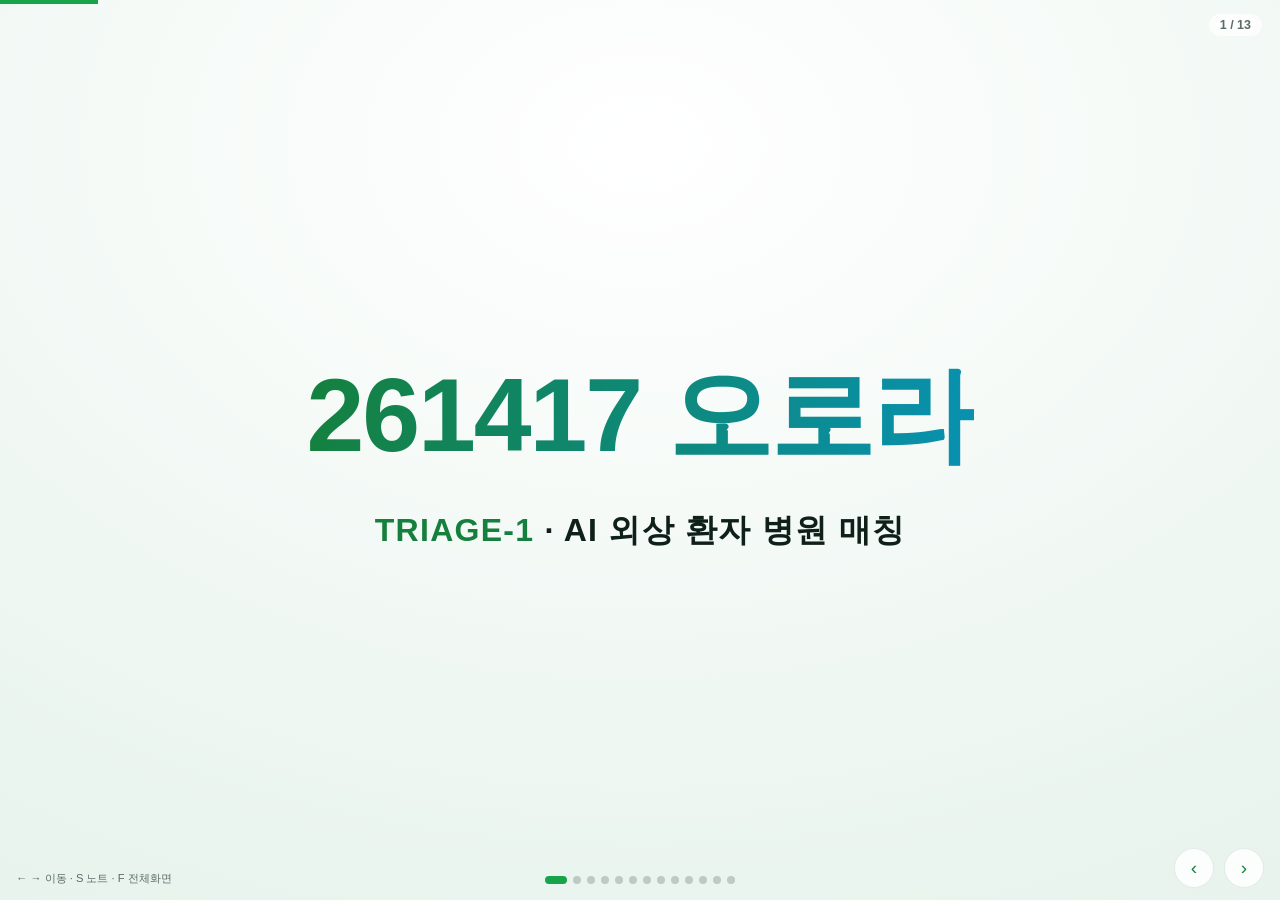
==== commit 3b348861: "Add Gemini Q&A chatbot for recommendations + point demo to deployed URL - /api/chat: answers ranking" ====
--- a/presentation_v2.html
+++ b/presentation_v2.html
@@ -134,6 +134,17 @@
   .phone-live iframe{width:100%;height:100%;border:none;border-radius:28px;background:#eef5f0;}
   .lead{font-size:clamp(.95rem,1.8vw,1.25rem);color:var(--gray);max-width:46ch;margin-top:1rem;line-height:1.6;}
 
+  /* 근거: 애플식 거대 숫자 단계 공개 */
+  .evidence-stage{display:flex;flex-direction:column;gap:1.5rem;align-items:center;margin-top:1.2rem;}
+  .ev-item{opacity:0;transform:scale(.82) translateY(22px);filter:blur(9px);
+    transition:opacity .55s ease,transform .7s cubic-bezier(.2,.85,.25,1),filter .55s ease;text-align:center;}
+  .ev-item.show{opacity:1;transform:none;filter:none;}
+  .ev-num{font-size:clamp(3.2rem,11vw,8rem);font-weight:900;line-height:.95;letter-spacing:-.04em;color:var(--green-dark);}
+  .ev-num.red{color:var(--red);} .evidence-stage .red{color:var(--red);}
+  .ev-vs{font-size:.42em;color:var(--gray);font-weight:800;margin:0 .15em;vertical-align:middle;}
+  .ev-cap{font-size:clamp(.95rem,2vw,1.4rem);font-weight:700;color:var(--gray);margin-top:.5rem;}
+  .ev-hint{margin-top:1.6rem;font-size:.78rem;color:var(--gray);font-weight:700;}
+
   /* ── 결론 ── */
   .branch{display:grid;grid-template-columns:1fr auto 1fr;gap:1.2rem;align-items:center;max-width:960px;width:100%;margin-top:2rem;}
   .branch .b{border-radius:18px;padding:1.5rem;text-align:left;}
@@ -165,52 +176,57 @@
     <div class="aurora"></div>
     <div class="team">261417 오로라</div>
     <div class="cover-sub"><b>TRIAGE-1</b> · AI 외상 환자 병원 매칭</div>
-    <div class="cover-meta">AI 활용 프로젝트 · 최종 발표</div>
   </section>
 
   <!-- 1. 후킹 -->
   <section class="slide dark" data-notes="새벽 2시 고속도로. 가족이 크게 다쳤고 구급차 도착. '어느 병원으로 가야 할까요?' 잠시 침묵.">
-    <div class="eyebrow">새벽 2시 · 고속도로</div>
     <div class="hero-ic pulse">🚑</div><div class="qmark">?</div>
     <svg class="ecg" viewBox="0 0 600 100" preserveAspectRatio="none"><polyline points="0,50 130,50 160,50 175,18 192,86 212,50 300,50 330,50 345,18 362,86 382,50 470,50 500,50 515,30 530,70 545,50 600,50"/></svg>
   </section>
 
   <!-- 2. 문제 -->
   <section class="slide" data-notes="인프라는 거대하다. 그런데 현장엔 '어디로'를 알려주는 정보가 없다. 규칙(CDC 생리기준)은 겉보기 안정적인 잠복 중증의 28%를 놓친다(Kang 2022).">
-    <div class="eyebrow">현장의 현실</div>
     <h2>가까운 병원 <span class="accent-red">≠</span> 살릴 수 있는 병원</h2>
     <div class="stat-row">
       <div class="stat"><div class="num">546</div><div class="lbl">응급의료기관</div></div>
       <div class="stat"><div class="num">1,600<span style="font-size:.5em;">+</span></div><div class="lbl">119 구급차</div></div>
       <div class="stat"><div class="num">26</div><div class="lbl">EMS 소방헬기</div></div>
-      <div class="stat"><div class="num accent-red">28%</div><div class="lbl">규칙이 놓치는 잠복 중증</div></div>
-    </div>
-  </section>
-
-  <!-- 3. 이상향 -->
+      <div class="stat"><div class="num">330만<span style="font-size:.5em;">+</span></div><div class="lbl">연간 이송</div></div>
+    </div>
+  </section>
+
+  <!-- 3. 근거 (애플식 숫자 공개 — 출처는 말로) -->
+  <section class="slide" id="evidenceSlide" data-steps="2" data-step="0"
+    data-notes="숫자로 보는 근거 — 출처는 말로 녹인다. 도착하면 28%가 먼저 떠 있음. → 키로 다음 숫자 공개. <b>①</b> '국내 권역외상센터에서 진행된 연구에 따르면, 현장 규칙은 중증 환자의 28%를 놓칩니다.' <b>②</b> '전국 조사에서 외상 사망의 30.5%가 막을 수 있었던 죽음이었고,' <b>③</b> '병원을 잘못 골라 전원하면 사망 위험이 직접 이송의 두 배였습니다.'">
+    <div class="evidence-stage">
+      <div class="ev-item" data-ev="0"><div class="ev-num red">28%</div><div class="ev-cap">현장 규칙이 놓치는 중증 환자</div></div>
+      <div class="ev-item" data-ev="1"><div class="ev-num">30.5%</div><div class="ev-cap">막을 수 있었던 외상 사망</div></div>
+      <div class="ev-item" data-ev="2"><div class="ev-num"><span class="red">58.9%</span> <span class="ev-vs">vs</span> 28.4%</div><div class="ev-cap">전원 vs 직접 이송 — 사망 위험</div></div>
+    </div>
+  </section>
+
+  <!-- 4. 이상향 -->
   <section class="slide dark" data-notes="이상적 기술: 폰 하나로 30초 안에, 치료 가능한 병원을, 근거까지. 누구나.">
-    <div class="eyebrow">필요한 기술</div>
     <div class="num-hero">30<u>초 안에, 답을</u></div>
     <div class="kwrow"><div class="kw">📲 폰 하나로</div><div class="kw">🏥 치료 가능한 병원</div><div class="kw">🧠 판단 근거까지</div></div>
   </section>
 
   <!-- 4. 제품 -->
   <section class="slide green" data-notes="TRIAGE-1 — 임상근거·실시간 병원데이터·AI 결합 외상 병원 매칭.">
-    <div class="eyebrow">Solution</div><h1>TRIAGE-1</h1>
+    <h1>TRIAGE-1</h1>
     <div class="tagword">외상 환자 · 최적 병원 매칭</div>
     <svg class="ecg" viewBox="0 0 600 100" preserveAspectRatio="none"><polyline points="0,50 130,50 160,50 175,18 192,86 212,50 300,50 330,50 345,18 362,86 382,50 470,50 500,50 515,30 530,70 545,50 600,50"/></svg>
   </section>
 
   <!-- 5. 아키텍처 -->
   <section class="slide" data-notes="두 판단 모델. Model1: 현장정보 → 필요 등급. Model2: 그 조건으로 실시간 병원 매칭. 오늘은 Model1을 본다.">
-    <div class="eyebrow">전체 구조 · 두 개의 판단 모델</div>
     <h2>입력 → <span class="accent">필요 등급</span> → <span style="color:var(--blue)">병원 매칭</span></h2>
     <div class="arch">
       <div class="arch-box"><div class="t">입력</div><div class="h">🧍 현장 정보</div><div class="d">의식·혈압·호흡·맥박<br>손상부위·위치</div></div>
       <div class="arch-arrow">→</div>
       <div class="arch-box m1"><div class="t">Model 1</div><div class="h">필요 등급 판단</div><div class="d">잠복 중증까지 추정<br>→ 필요 병원 Tier</div></div>
       <div class="arch-arrow">→</div>
-      <div class="arch-box m2"><div class="t">Model 2</div><div class="h">병원 매칭</div><div class="d">조건 우선순위로<br>실시간 병원 비교</div></div>
+      <div class="arch-box m2"><div class="t">Model 2</div><div class="h">병원 매칭</div><div class="d">우선순위 기반<br>실시간 병원 매칭</div></div>
       <div class="arch-arrow">→</div>
       <div class="arch-box api"><div class="t">실시간 API</div><div class="h">🏥 병원·병상</div><div class="d">등급·좌표 + 가용병상<br>(hpid 조인)</div></div>
     </div>
@@ -218,7 +234,6 @@
 
   <!-- 6. 모듈 흐름 (자동 애니메이션) -->
   <section class="slide" id="modSlide" data-notes="Model1 데이터 흐름. 현장정보 → 특징공학(파생지표) → 지도분류+비지도 → 안전 오버라이드 → 필요 등급. 각 모듈이 순서대로 켜지며 데이터가 가공돼 결과로. <b>가운데 '지도분류'를 클릭하면 모델 세부 페이지로 이동.</b>">
-    <div class="eyebrow">Model 1 · 데이터가 가공되는 흐름</div>
     <h2>입력이 <span class="accent">필요 등급</span>이 되기까지</h2>
     <div class="flow2">
       <div class="fnode glow" style="--d:.1s"><div class="fi">🧍</div><div class="fn">현장 정보</div><div class="ft">GCS·혈압·손상</div></div>
@@ -234,12 +249,10 @@
       <div class="fconn" style="--d:2.4s"></div>
       <div class="fresult"><div class="fi">🏥</div><b>Tier 1</b><span style="font-size:.7rem;opacity:.85;">권역외상센터</span></div>
     </div>
-    <p class="lead">규칙 = 안전 바닥 · AI = 잠복 위험 상향 + 학습</p>
   </section>
 
   <!-- 7. 결과 -->
   <section class="slide" data-notes="라벨 ISS≥16(해부학·현장 미관측) → 순환 탈출. 합성데이터 문헌 보정. 규칙 74.1% → ML 83.1%(+9%p). 규칙이 0% 잡는 잠복중증을 ML이 34.7% 회수. 비지도가 잠복중증 표현형 자동 발견.">
-    <div class="eyebrow">학습 결과</div>
     <h2>규칙이 놓친 중증을 <span class="accent">AI가 잡는다</span></h2>
     <div class="res-wrap">
       <div>
@@ -258,10 +271,9 @@
   </section>
 
   <!-- 8. 실제 앱 라이브 -->
-  <section class="slide" id="demoSlide" data-notes="실제 TRIAGE-1 앱을 iframe 임베드. 서버(localhost 또는 배포 URL) 필요. 오프라인이면 모의시연.">
-    <div class="eyebrow">실제 프로그램 시연 (라이브)</div>
+  <section class="slide" id="demoSlide" data-notes="실제 TRIAGE-1 앱(배포본)을 iframe으로 라이브 실행. <b>시연 흐름:</b> 환자 입력 → 병원 추천 → 결과 아래 <b>'AI에게 물어보기' 챗봇</b>에 '왜 1순위가 이 병원인가요?' 또는 '환자가 임산부라면?' 질문 → Gemini가 추천 근거를 설명. (AI가 판단·설명·질의응답까지)">
     <div class="demo-bar">
-      <input id="appUrl" placeholder="http://localhost:5000  (또는 배포 URL)">
+      <input id="appUrl" placeholder="https://triage-1-aw36.onrender.com">
       <button onclick="loadApp()">실행 ▶</button>
     </div>
     <div class="phone-live" id="phoneLive"><iframe id="appFrame" title="TRIAGE-1 앱"></iframe></div>
@@ -270,7 +282,6 @@
 
   <!-- 9. 수미상관 -->
   <section class="slide dark" data-notes="다시 새벽 2시. 같은 사고. 차이는 TRIAGE-1 유무. 같은 상황, 다른 결말.">
-    <div class="eyebrow">다시, 그 새벽 2시</div>
     <div class="branch">
       <div class="b bad"><h4>✕ TRIAGE-1 없이</h4><li><span class="x">✕</span> 잠복 중증 놓침</li><li><span class="x">✕</span> 전원 반복</li><li><span class="x">✕</span> 골든아워 소진</li></div>
       <div class="vs">VS</div>
@@ -292,7 +303,6 @@
 
   <!-- 12. 모델 세부 A: 데이터 전처리 (하이퍼링크 대상) -->
   <section class="slide detail" data-notes="모델 세부 1 — 데이터 전처리. 원천(문헌보정 합성) → 특징공학(파생지표) → 라벨링(ISS tier).">
-    <div class="eyebrow">모델 세부 · 데이터 전처리</div>
     <h2>원천 → 가공 → 라벨</h2>
     <div class="steps">
       <div class="step" style="--d:.1s"><div class="si">📚</div><div class="sn">STEP 1 · 수집</div><div class="sh">원천 데이터</div>
@@ -302,12 +312,10 @@
       <div class="step" style="--d:.6s"><div class="si">🏷️</div><div class="sn">STEP 3 · 라벨</div><div class="sh">ISS 기반 3등급</div>
         <ul><li>ISS≥16 → Tier1</li><li>ISS는 피처 제외</li><li>→ 순환 탈출</li></ul><span class="tag">해부학·현장 미관측</span></div>
     </div>
-    <p class="lead">잠복 중증(ISS≥16·생리 정상)을 27% 포함 → 규칙 한계 재현</p>
   </section>
 
   <!-- 13. 모델 세부 B: 학습 & 평가 -->
   <section class="slide detail" data-notes="모델 세부 2 — 학습·평가. RandomForest, class 균형, 확률보정. 평가: 정확도 86%, undertriage 74→83, 잠복 34.7% 회수, 비지도 표현형.">
-    <div class="eyebrow">모델 세부 · 학습 & 평가</div>
     <h2>학습 → 검증</h2>
     <div class="steps">
       <div class="step" style="--d:.1s"><div class="si">🌲</div><div class="sn">학습</div><div class="sh">RandomForest</div>
@@ -331,12 +339,12 @@
 <script>
   const slides=[...document.querySelectorAll('.slide')], dotsWrap=document.getElementById('dots');
   const notes=document.getElementById('notes'), counter=document.getElementById('counter'), progress=document.getElementById('progress');
-  const MAIN=12; // 표지~감사 (0..11) 본편, 12·13은 세부페이지
-  const MOD_SLIDE=6, MODEL_DETAIL=12;
+  const MAIN=13; // 표지~감사(0..12) 본편, 13·14는 세부페이지
+  const MOD_SLIDE=7, MODEL_DETAIL=13;
   let i=0, notesOpen=false;
-  // 도트는 본편만
   for(let k=0;k<MAIN;k++){const b=document.createElement('b');b.onclick=()=>go(k);dotsWrap.appendChild(b);}
   const dots=[...dotsWrap.children];
+  function applySteps(s){const st=+(s.dataset.step||0);s.querySelectorAll('[data-ev]').forEach(el=>el.classList.toggle('show',+el.dataset.ev<=st));}
   function go(n){i=Math.max(0,Math.min(slides.length-1,n));
     slides.forEach((s,k)=>s.classList.toggle('active',k===i));
     dots.forEach((d,k)=>d.classList.toggle('on',k===i));
@@ -345,11 +353,16 @@
     progress.style.width=((Math.min(i,MAIN-1)+1)/MAIN*100)+'%';
     document.getElementById('backBtn').style.display = isDetail ? 'block':'none';
     if(notesOpen) showNotes();
-    if(slides[i].id==='demoSlide') autoLoadApp();}
+    if(slides[i].id==='demoSlide') autoLoadApp();
+    slides.forEach(s=>{if(s.dataset.steps){s.dataset.step='0';applySteps(s);}});}
   function showNotes(){notes.innerHTML=slides[i].dataset.notes||'';notes.classList.add('show');notesOpen=true;}
   function hideNotes(){notes.classList.remove('show');notesOpen=false;}
-  function next(){ if(i<MAIN-1) go(i+1); else if(i>=MAIN) go(Math.min(i+1,slides.length-1)); }
-  function prev(){ if(i>=MAIN) go(i-1); else go(i-1); }
+  function next(){ const s=slides[i];
+    if(s.dataset.steps){let st=+(s.dataset.step||0);if(st<+s.dataset.steps){s.dataset.step=st+1;applySteps(s);return;}}
+    if(i<MAIN-1) go(i+1); else if(i>=MAIN) go(Math.min(i+1,slides.length-1)); }
+  function prev(){ const s=slides[i];
+    if(s.dataset.steps){let st=+(s.dataset.step||0);if(st>0){s.dataset.step=st-1;applySteps(s);return;}}
+    if(i>0) go(i-1); }
   document.getElementById('next').onclick=next; document.getElementById('prev').onclick=prev;
   document.addEventListener('keydown',e=>{ if((e.target.tagName||'').toLowerCase()==='input')return;
     if(['ArrowRight',' ','PageDown'].includes(e.key)){e.preventDefault();next();}
@@ -365,9 +378,11 @@
     document.getElementById('appFallback').style.display='none';document.getElementById('phoneLive').style.display='block';
     document.getElementById('appUrl').value=u; f.src=u;}
   let _appLoaded=false;
+  const DEPLOYED_URL='https://triage-1-aw36.onrender.com';
   function autoLoadApp(){if(_appLoaded)return;_appLoaded=true;
-    if(location.protocol.startsWith('http')){document.getElementById('appUrl').value=location.origin;loadApp();}
-    else{document.getElementById('phoneLive').style.display='none';document.getElementById('appFallback').style.display='block';}}
+    // 서버(http)에서 열면 같은 출처, 파일(file://)로 열면 배포 URL → 어느 PC에서든 실제 앱 로드
+    const u = location.protocol.startsWith('http') ? location.origin : DEPLOYED_URL;
+    document.getElementById('appUrl').value=u; loadApp();}
 
   go(0);
 </script>
